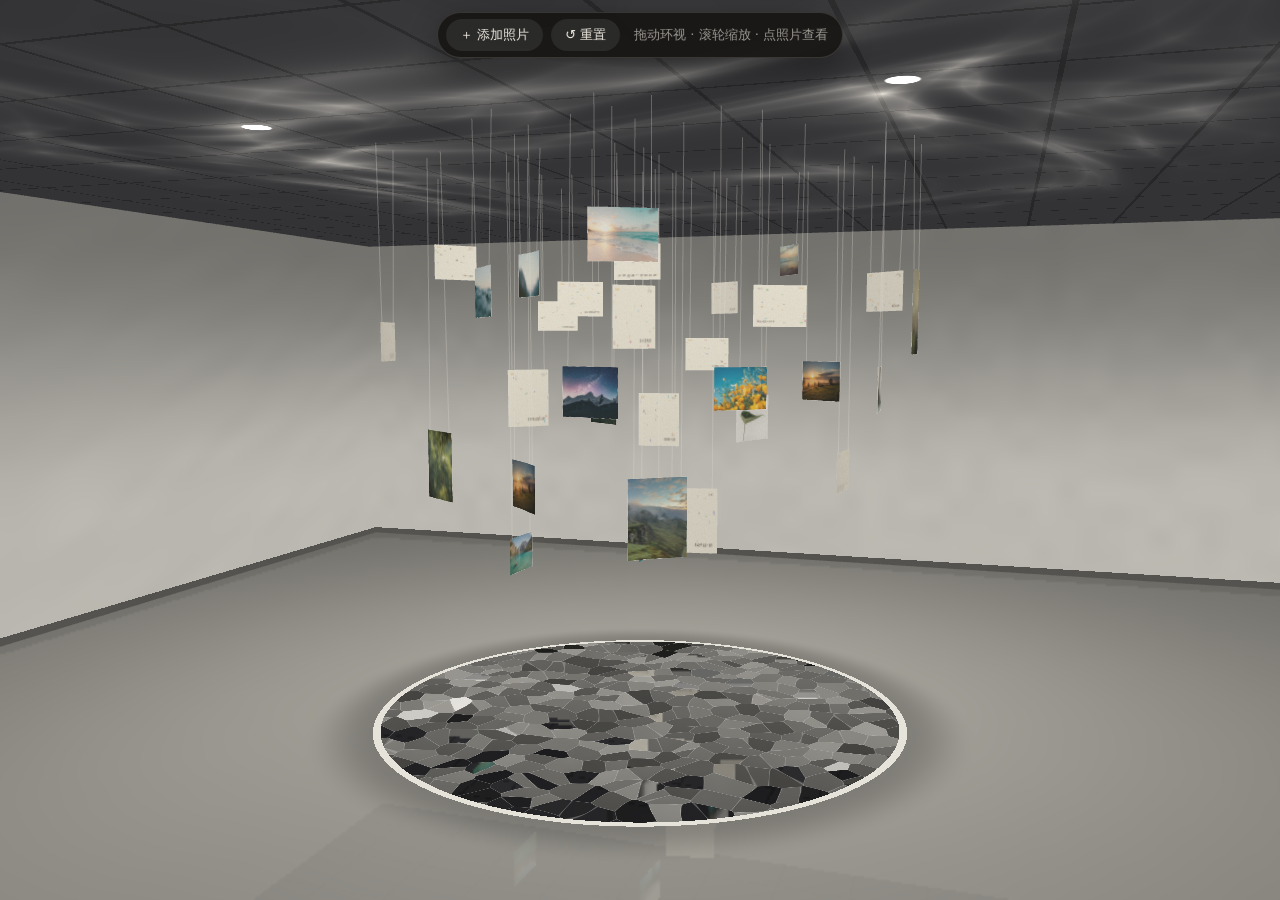
==== index.html @ 21ddcea9 "纸云相册：纯 WebGL2 3D 照片云 照片如棉纸悬挂在细线上，漂浮于破碎镜面之上，天花板投下摇曳光斑。 纯 WebGL2 + GLSL 手写渲染，无框架、无构建步骤。  - 3D 场景：环视/缩放" ====
<!doctype html>
<html lang="zh">
<head>
  <meta charset="utf-8">
  <meta name="viewport" content="width=device-width, initial-scale=1, viewport-fit=cover">
  <title>纸云 · Paper Cloud</title>
  <meta name="description" content="照片印在棉纸上，悬成一片云，浮在破碎镜面之上；镜面把流动的光投到天花板。拖动环视，滚轮拉近，点照片飞入聚焦，方向键切换，Esc 退回。">
  <meta name="theme-color" content="#7c7a76">
  <link rel="icon" href="data:image/svg+xml,%3Csvg xmlns='http://www.w3.org/2000/svg' viewBox='0 0 32 32'%3E%3Crect x='4' y='5' width='14' height='11' fill='%23e9e5dc'/%3E%3Crect x='14' y='14' width='14' height='11' fill='%23cfc9bd'/%3E%3C/svg%3E">
  <link rel="stylesheet" href="style.css">
</head>
<body>
  <canvas id="scene" tabindex="0" aria-label="一片悬在破碎镜面上方的纸照片云。拖动环视，滚轮或双指拉近，点照片查看；左右方向键切换，Esc 退回全景。"></canvas>
  <div id="toast" role="status" hidden></div>

  <!-- 顶部工具栏：添加你自己的照片 / 重置为你加的内容 -->
  <div id="toolbar" class="toolbar">
    <button id="add" type="button" title="添加一张你自己的照片到云里">＋ 添加照片</button>
    <button id="reset" type="button" title="清除你自己上传/替换的照片，恢复示例">↺ 重置</button>
    <span id="hint" class="hint">拖动环视 · 滚轮缩放 · 点照片查看</span>
  </div>

  <!-- 选中某张照片时的说明栏，附带“替换此照片”入口 -->
  <div id="caption" class="caption" hidden>
    <button id="prev" type="button" aria-label="上一张">‹</button>
    <p role="status"><strong id="title"></strong><span id="credit"></span><a id="source" target="_blank" rel="noopener">来源 ↗</a></p>
    <button id="replace" type="button" title="用你自己的图替换这张">替换此照片</button>
    <button id="next" type="button" aria-label="下一张">›</button>
    <button id="close" type="button" aria-label="退回全景">×</button>
  </div>

  <!-- 照片编辑器：上传后先裁剪、选相框，确认后再进云 -->
  <div id="editor" class="editor" hidden>
    <div class="ed-panel" role="dialog" aria-modal="true" aria-label="编辑照片：裁剪并选择相框">
      <div class="ed-head">编辑照片<span>① 先定正面 · ② 再创作背面</span></div>
      <div class="ed-row ed-mode" id="edMode">
        <button data-mode="front" class="on" type="button">① 正面</button>
        <button data-mode="back" type="button">② 背面创作</button>
      </div>
      <div class="ed-body">
        <!-- 左：正面裁剪 -->
        <div class="ed-left" id="edFrontLeft">
          <div id="edStage" class="ed-stage">
            <img id="edImg" alt="待编辑的照片">
            <div id="edCrop" class="ed-crop">
              <span data-h="nw"></span><span data-h="n"></span><span data-h="ne"></span><span data-h="e"></span>
              <span data-h="se"></span><span data-h="s"></span><span data-h="sw"></span><span data-h="w"></span>
            </div>
          </div>
          <div class="ed-row" id="edRatios">
            <button data-r="0" class="on" type="button">自由</button>
            <button data-r="1" type="button">1:1</button>
            <button data-r="1.3333" type="button">4:3 横</button>
            <button data-r="0.75" type="button">3:4 竖</button>
            <button data-r="1.5" type="button">3:2 横</button>
            <button data-r="0.6667" type="button">2:3 竖</button>
            <button data-r="1.7778" type="button">16:9 横</button>
            <button data-r="0.5625" type="button">9:16 竖</button>
          </div>
        </div>
        <!-- 左：背面画布（可缩放平移，单屏占满） -->
        <div class="ed-left ed-backwrap" id="edBackLeft" hidden>
          <div id="edBackStage" class="ed-stage ed-backstage">
            <div id="edBackWorld" class="ed-backworld">
              <canvas id="edBackPaper"></canvas>
              <canvas id="edBackInk"></canvas>
              <canvas id="edBackText"></canvas>
            </div>
            <div id="edBrushCursor" hidden></div>
          </div>
          <div class="ed-zoombar">
            <button id="edZoomOut" type="button" title="缩小">−</button>
            <span id="edZoomVal">100%</span>
            <button id="edZoomIn" type="button" title="放大">+</button>
            <button id="edZoomFit" type="button">适应窗口</button>
            <button id="edPanHelp" type="button" class="ed-helpbtn" title="画布怎么移动？右键可能被浏览器手势占用，这里有替代方案">？怎么平移</button>
            <span class="ed-zoomhint">滚轮缩放 · 抓手拖动平移</span>
          </div>
          <!-- 平移方式引导：说明浏览器鼠标手势会占用右键，并给出替代方案 -->
          <div id="edPanTip" class="ed-pantip" hidden>
            <b>平移画布的三种方式</b>
            <span>① 选「抓手」工具后在画布上拖动（推荐，最不容易冲突）</span>
            <span>② 按住<kbd>空格</kbd>再拖，或按住鼠标<kbd>中键</kbd>拖</span>
            <span>③ 在画布上<kbd>右键</kbd>拖动 —— 如果没反应，说明被浏览器的「鼠标手势」插件占用了<br>（Chrome/Edge 可在「设置 → 鼠标手势」里关掉；或直接用上面 ①② 两种）</span>
            <button id="edPanTipClose" type="button">我知道了</button>
          </div>
        </div>
        <!-- 右：正面相纸 -->
        <div class="ed-right" id="edFrontRight">
          <div class="ed-prevwrap"><canvas id="edPrev"></canvas></div>
          <div class="ed-label">相纸</div>
          <div class="ed-row" id="edSeries">
            <button data-s="classic" class="on" type="button">经典</button>
            <button data-s="solid" type="button">纯色</button>
            <button data-s="doodle" type="button">涂鸦</button>
            <button data-s="laser" type="button">镭射</button>
          </div>
          <div class="ed-papers" id="edPapers"></div>
          <div id="edSliders" class="ed-sliders" hidden>
            <label class="ed-slider">色相<input id="edHue" type="range" min="0" max="360" value="42"></label>
            <label class="ed-slider">饱和<input id="edSat" type="range" min="0" max="100" value="30"></label>
          </div>
          <div class="ed-label">相框</div>
          <div class="ed-row" id="edFrames">
            <button data-f="polaroid" class="on" type="button">拍立得（下宽）</button>
            <button data-f="equal" type="button">等边</button>
            <button data-f="none" type="button">无相框</button>
          </div>
          <div class="ed-row" id="edTpl" hidden>
            <button data-t="narrow" type="button" title="四边 4.5% · 下宽 8%">窄边</button>
            <button data-t="equal" type="button" title="四边 7%">等边</button>
            <button data-t="wide" class="on" type="button" title="四边 6.5% · 下宽 14%">宽边</button>
          </div>
          <label class="ed-slider" id="edWidthRow">相框宽度<input id="edWidth" type="range" min="3" max="15" value="7"><span id="edWidthVal">7%</span></label>
        </div>
        <!-- 右：背面工具（竖排固定，不随画布滚动） -->
        <div class="ed-right ed-backtools" id="edBackRight" hidden>
          <div class="ed-label">工具</div>
          <div class="ed-toolgrid" id="edBackTools">
            <button data-tool="pencil" class="on" type="button" title="铅笔">铅笔</button>
            <button data-tool="ball" type="button" title="圆珠笔">圆珠</button>
            <button data-tool="marker" type="button" title="油性记号笔（不透明、覆盖力强）">油性</button>
            <button data-tool="air" type="button" title="喷枪">喷枪</button>
            <button data-tool="eraser" type="button" title="橡皮擦">橡皮</button>
            <button data-tool="text" type="button" title="添加文字，可拖动缩放">文字</button>
            <button data-tool="pan" type="button" title="抓手：拖动画布平移">抓手</button>
          </div>
          <div class="ed-label">颜色</div>
          <div class="ed-row" id="edSwatches"></div>
          <label class="ed-slider" id="edSizeRow">粗细<input id="edSize" type="range" min="1" max="60" value="6"><span id="edSizeVal">6</span></label>
          <div class="ed-row">
            <button id="edUndo" type="button">↶ 撤销</button>
            <button id="edClear" type="button" title="清空背面的所有笔迹与文字，从空白纸重新创作">🗑 清空画布</button>
          </div>
          <div id="edTextPanel" class="ed-textpanel" hidden>
            <div class="ed-label">文字框</div>
            <select id="edFont" class="ed-select">
              <optgroup label="系统字体">
                <option value="sans-serif">黑体 / Sans</option>
                <option value="serif">宋体 / Serif</option>
                <option value="'Courier New', monospace">等宽 / Mono</option>
                <option value="KaiTi, STKaiti, serif">楷体</option>
            </optgroup>
            <optgroup label="手写字体">
              <option value="'Ma Shan Zheng', cursive">马善政（中文楷书）</option>
              <option value="'Zhi Mang Xing', cursive">志莽行（中文行书）</option>
              <option value="'Caveat', cursive">Caveat（英文手写）</option>
            </optgroup>
          </select>
          <div class="ed-row">
            <button id="edBold" type="button">B</button>
            <button id="edItalic" type="button" style="font-style:italic">I</button>
            <button id="edTextDel" type="button" class="ed-danger">删除</button>
          </div>
          <p class="ed-tip">拖框内移动 · 右下角手柄自由缩放 · 顶部圆点旋转（Shift 吸附 15°）· 双击改字</p>
        </div>
      </div>
      <div class="ed-foot">
        <button id="edCancel" type="button">取消</button>
        <button id="edOk" type="button">完成，放进云里</button>
      </div>
    </div>
  </div>

  <!-- 背面文字编辑浮层 -->
  <div id="edTextPop" hidden>
    <input type="text" id="edTextInput" placeholder="输入文字…" maxlength="40">
    <button id="edTextOk" type="button">确定</button>
  </div>

  <!-- 隐藏的文件选择器，由“添加照片 / 替换此照片”触发 -->
  <input id="file" type="file" accept="image/*" hidden>

  <script type="module" src="main.js?v=13"></script>
</body>
</html>
---- style.css ----
@font-face { font-family: 'Caveat'; src: url('assets/fonts/caveat.woff2') format('woff2'); font-display: swap; }
@font-face { font-family: 'Ma Shan Zheng'; src: url('assets/fonts/mashanzheng.woff2') format('woff2'); font-display: swap; }
@font-face { font-family: 'Zhi Mang Xing'; src: url('assets/fonts/zhimangxing.woff2') format('woff2'); font-display: swap; }
:root { color-scheme: dark; --ink: #f2ede4; --dim: #f2ede499; --line: #f2ede424; font: 13px/1.4 ui-sans-serif, system-ui, -apple-system, "Segoe UI", "PingFang SC", "Microsoft YaHei", sans-serif; }
html, body { margin: 0; height: 100%; overflow: hidden; background: #2a2927; color: var(--ink); -webkit-font-smoothing: antialiased; }
#scene { position: fixed; inset: 0; width: 100%; height: 100%; display: block; touch-action: none; outline: none; cursor: grab; }
#scene.is-pointer { cursor: pointer; }
#scene:active { cursor: grabbing; }

/* 顶部工具栏 */
.toolbar { position: fixed; top: max(12px, env(safe-area-inset-top)); left: 50%; transform: translateX(-50%); display: flex; align-items: center; gap: 8px; z-index: 5; padding: 6px 8px; border: 1px solid var(--line); border-radius: 999px; background: #161513e8; box-shadow: 0 10px 30px #0005; backdrop-filter: blur(6px); }
.toolbar button { flex: none; height: 32px; padding: 0 14px; border: 0; border-radius: 999px; background: #ffffff14; color: var(--ink); font: inherit; cursor: pointer; transition: background .15s; }
.toolbar button:hover { background: #ffffff26; }
.toolbar .hint { padding: 0 6px; color: var(--dim); white-space: nowrap; }
@media (max-width: 560px) { .toolbar .hint { display: none; } }

/* 选中照片的说明栏。实底背景，避免在移动场景里重算模糊。 */
.caption { position: fixed; left: 50%; bottom: max(16px, env(safe-area-inset-bottom)); transform: translateX(-50%); display: flex; align-items: center; gap: 4px; width: max-content; max-width: calc(100% - 24px); padding: 5px; border: 1px solid var(--line); border-radius: 999px; background: #161513e8; box-shadow: 0 10px 30px #0005; z-index: 5; }
.caption[hidden] { display: none; }
.caption p { display: flex; align-items: baseline; gap: 10px; min-width: 0; margin: 0 8px; white-space: nowrap; color: var(--dim); }
.caption strong { overflow: hidden; text-overflow: ellipsis; color: var(--ink); font-weight: 500; }
.caption a { color: inherit; text-underline-offset: 3px; }
.caption button { flex: none; width: 32px; height: 32px; border: 0; border-radius: 50%; background: none; color: var(--ink); font-size: 20px; line-height: 1; cursor: pointer; }
.caption button:hover { background: #ffffff1a; }
.caption #replace { width: auto; padding: 0 12px; font-size: 13px; border-radius: 999px; background: #ffffff14; }
.caption #replace:hover { background: #ffffff26; }
@media (max-width: 520px) { .caption #credit { display: none; } }

/* 轻提示：保存异常等重要信息才出现，不打扰 */
#toast { position: fixed; left: 50%; bottom: 84px; transform: translateX(-50%); z-index: 40; max-width: min(460px, calc(100% - 32px)); padding: 10px 16px; border: 1px solid #ffffff26; border-radius: 10px; background: #2a2320f2; box-shadow: 0 12px 34px #000a; color: #f2ede4; font: 13px/1.5 var(--font-sans, system-ui, sans-serif); }
#toast[hidden] { display: none; }

/* 照片编辑器：裁剪 + 白色相框 */
.editor { position: fixed; inset: 0; z-index: 20; display: flex; align-items: center; justify-content: center; padding: 16px; background: #000b; backdrop-filter: blur(4px); }
.editor[hidden] { display: none; }
.ed-panel { display: flex; flex-direction: column; gap: 12px; width: min(880px, 100%); max-height: 100%; overflow: auto; padding: 16px; border: 1px solid var(--line); border-radius: 14px; background: #161513f5; box-shadow: 0 24px 70px #000c; }
/* 背面模式：整屏不滚动，画布吃掉全部剩余空间；面板尽量铺满窗口（两侧留白是浪费） */
.ed-panel.ed-full { width: 100%; max-width: none; height: 100%; overflow: hidden; }
.ed-panel.ed-full .ed-body { flex: 1; min-width: 0; min-height: 0; flex-wrap: nowrap; }
.ed-panel.ed-full .ed-backwrap { min-width: 0; }
.ed-head { font-weight: 600; }
.ed-head span { margin-left: 10px; color: var(--dim); font-size: 12px; font-weight: 400; }
.ed-body { display: flex; flex-wrap: wrap; gap: 14px; }
.ed-left { flex: 1 1 380px; min-width: 300px; }
.ed-right { flex: 0 1 264px; display: flex; flex-direction: column; gap: 10px; }
/* 背面模式：右侧工具栏固定宽、不整体滚动；只有文本属性区内部可滚动，抓手等工具永不被挤出 */
.ed-panel.ed-full .ed-backtools { flex: 0 0 214px; max-width: 214px; min-height: 0; overflow: hidden; }
.ed-panel.ed-full .ed-backtools > * { flex: none; }
.ed-panel.ed-full #edBackTools, .ed-panel.ed-full #edSwatches, .ed-panel.ed-full #edSizeRow { flex: none; }
.ed-stage { position: relative; display: flex; align-items: center; justify-content: center; overflow: hidden; min-height: 220px; max-height: 56vh; border: 1px dashed var(--line); border-radius: 8px; background: #0d0c0b; touch-action: none; }
#edImg { display: block; max-width: 100%; max-height: 56vh; user-select: none; -webkit-user-drag: none; }
.ed-crop { position: absolute; box-shadow: 0 0 0 9999px #000a; outline: 1px solid #ffffffcc; cursor: move; }
.ed-crop span { position: absolute; width: 13px; height: 13px; background: #fff; border: 1px solid #0007; border-radius: 2px; }
.ed-crop [data-h="nw"] { left: -7px; top: -7px; cursor: nwse-resize; }
.ed-crop [data-h="ne"] { right: -7px; top: -7px; cursor: nesw-resize; }
.ed-crop [data-h="sw"] { left: -7px; bottom: -7px; cursor: nesw-resize; }
.ed-crop [data-h="se"] { right: -7px; bottom: -7px; cursor: nwse-resize; }
.ed-crop [data-h="n"] { left: calc(50% - 6px); top: -7px; cursor: ns-resize; }
.ed-crop [data-h="s"] { left: calc(50% - 6px); bottom: -7px; cursor: ns-resize; }
.ed-crop [data-h="w"] { left: -7px; top: calc(50% - 6px); cursor: ew-resize; }
.ed-crop [data-h="e"] { right: -7px; top: calc(50% - 6px); cursor: ew-resize; }
.ed-row { display: flex; flex-wrap: wrap; gap: 6px; margin-top: 10px; }
.ed-row[hidden] { display: none; }
.ed-slider[hidden] { display: none; }
#edFrames { margin-top: 0; }
.ed-row button { height: 28px; padding: 0 11px; border: 1px solid var(--line); border-radius: 999px; background: none; color: var(--ink); font: inherit; font-size: 12px; cursor: pointer; transition: background .15s; }
.ed-row button:hover { background: #ffffff14; }
.ed-row button.on { border-color: #f2ede499; background: #f2ede426; }
.ed-prevwrap { display: flex; align-items: center; justify-content: center; padding: 10px; border: 1px solid var(--line); border-radius: 8px; background: #0d0c0b; }
#edPrev { max-width: 100%; max-height: 34vh; background: #f4f1ea; box-shadow: 0 4px 16px #0007; }
.ed-slider { display: flex; align-items: center; gap: 8px; color: var(--dim); }
.ed-slider input { flex: 1; accent-color: #e8e3d8; }
.ed-label { margin-top: 2px; color: var(--dim); font-size: 12px; letter-spacing: .08em; }
.ed-papers { display: flex; flex-wrap: wrap; gap: 6px; align-items: center; }
.paper-chip { width: 40px; height: 48px; padding: 0; border: 1px solid var(--line); border-radius: 8px; background: #0d0c0b; cursor: pointer; display: flex; align-items: center; justify-content: center; transition: border-color .15s, transform .12s; }
.paper-chip canvas { display: block; border-radius: 4px; }
.paper-chip:hover { transform: translateY(-1px); border-color: #f2ede466; }
.paper-chip.on { border-color: #f2ede4; box-shadow: 0 0 0 1px #f2ede4aa; }
.paper-chip.solid { width: 30px; height: 30px; border-radius: 999px; }
.paper-chip.solid.on { box-shadow: 0 0 0 2px #f2ede4cc; }
.ed-papers.solidgrid { display: grid; grid-template-columns: repeat(6, 30px); gap: 6px; }
.ed-papers.doodlegrid { display: grid; grid-template-columns: repeat(6, 36px); gap: 5px; }
.ed-papers.doodlegrid .paper-chip { width: 36px; height: 44px; }
.ed-sliders { display: flex; flex-direction: column; gap: 8px; }
.ed-sliders[hidden] { display: none; }
.ed-sliders .ed-slider input { -webkit-appearance: none; appearance: none; height: 14px; border-radius: 999px; border: 1px solid var(--line); padding: 0; }
.ed-sliders .ed-slider input::-webkit-slider-thumb { -webkit-appearance: none; width: 12px; height: 20px; border-radius: 4px; background: #fff; border: 1px solid #0006; box-shadow: 0 1px 4px #0008; margin-top: -3px; }
#edHue::-webkit-slider-runnable-track { height: 14px; border-radius: 999px; background: linear-gradient(to right, #e60012, #fdb913, #ffe94e, #6abf4b, #56b9e9, #27447b, #7d5fc4, #d062c4); }
#edSat { --satgrad: linear-gradient(to right, #c9c9c9, #e60012); }
#edSat::-webkit-slider-runnable-track { height: 14px; border-radius: 999px; background: var(--satgrad); }
.ed-foot { display: flex; justify-content: flex-end; gap: 8px; }
.ed-foot button { height: 34px; padding: 0 18px; border: 0; border-radius: 999px; background: #ffffff14; color: var(--ink); font: inherit; cursor: pointer; transition: background .15s; }
.ed-foot button:hover { background: #ffffff26; }
.ed-foot #edOk { background: #e8e3d8; color: #22211f; font-weight: 600; }
.ed-foot #edOk:hover { background: #fff; }

/* 正面/背面模式切换 */
.ed-mode { margin-top: 2px; }
.ed-mode button { height: 30px; padding: 0 14px; border: 1px solid var(--line); border-radius: 999px; background: #ffffff10; color: var(--ink); font: inherit; cursor: pointer; }
.ed-mode button.on { background: #e8e3d8; color: #22211f; border-color: transparent; font-weight: 600; }

/* 背面画布：纸面 + 墨层 + 文本层三层叠加，整体可缩放平移 */
.ed-left[hidden], .ed-right[hidden] { display: none; }
.ed-backwrap { display: flex; flex-direction: column; gap: 8px; min-width: 0; }
/* 注意：必须覆盖 .ed-stage 的 flex 居中与 min-height，否则画布会被居中 + transform 二次偏移 */
.ed-backstage { position: relative; display: block; flex: 1; min-height: 0; max-height: none; border-style: solid; background: #0d0c0b; }
/* 画笔光标：跟随颜色与粗细的实心圆（隐藏系统光标）；panning 时换 grab */
.ed-backstage, .ed-backstage #edBackInk { cursor: none; }
.ed-backstage.panning, .ed-backstage.panning #edBackInk { cursor: grabbing; }
/* 画笔光标元素 */
#edBrushCursor { position: absolute; left: 0; top: 0; border-radius: 50%; pointer-events: none; z-index: 3; transform: translate(-50%, -50%); box-shadow: 0 0 0 1px #0006, inset 0 0 0 1px #ffffff4d; }
#edBrushCursor[hidden] { display: none; }
.ed-backworld { position: absolute; left: 0; top: 0; transform-origin: 0 0; will-change: transform; }
.ed-backworld canvas { position: absolute; left: 0; top: 0; display: block; }
#edBackPaper { border-radius: 2px; box-shadow: 0 8px 30px #000a; }
#edBackInk, #edBackText { cursor: crosshair; }
.ed-backstage.panning, .ed-backstage.panning * { cursor: grab; }
.ed-backstage.panning { cursor: grabbing; }
/* 文本框选中态：框 + 右下角等比缩放手柄 */
#edBackText { pointer-events: none; }
.ed-textpanel { display: flex; flex-direction: column; gap: 8px; padding-top: 8px; border-top: 1px solid var(--line); min-height: 0; overflow-y: auto; }
.ed-textpanel[hidden] { display: none; }
.ed-panel.ed-full .ed-textpanel { flex: 0 1 auto; min-height: 0; overflow-y: auto; }
.ed-toolgrid { display: grid; grid-template-columns: 1fr 1fr; gap: 5px; }
.ed-toolgrid button { height: 30px; border: 1px solid var(--line); border-radius: 8px; background: #ffffff10; color: var(--ink); font: inherit; cursor: pointer; }
.ed-toolgrid button.on { background: #e8e3d8; color: #22211f; border-color: transparent; font-weight: 600; }
.ed-danger { color: #e08a80 !important; }
.ed-tip { margin: 0; color: var(--dim); font-size: 11px; line-height: 1.5; }
.ed-zoombar { display: flex; align-items: center; gap: 6px; flex: none; }
.ed-zoombar button { height: 26px; min-width: 28px; padding: 0 9px; border: 1px solid var(--line); border-radius: 6px; background: #ffffff10; color: var(--ink); font: inherit; cursor: pointer; }
.ed-zoombar button:hover { background: #ffffff20; }
#edZoomVal { min-width: 46px; text-align: center; color: var(--dim); font-size: 12px; font-variant-numeric: tabular-nums; }
.ed-zoomhint { margin-left: auto; color: #f2ede466; font-size: 11px; }
/* 「？怎么平移」按钮与引导条：说明浏览器鼠标手势可能占用右键 */
.ed-helpbtn { height: 26px; min-width: 0 !important; padding: 0 10px !important; border-radius: 999px !important; color: #f2ede4aa !important; font-size: 12px; }
.ed-helpbtn:hover { color: var(--ink) !important; }
.ed-pantip { display: flex; flex-direction: column; gap: 4px; margin: 0 8px 8px; padding: 10px 12px; border: 1px solid var(--line); border-radius: 10px; background: #1d1b18; color: #d8d2c6; font-size: 12px; line-height: 1.6; }
.ed-pantip[hidden] { display: none; }
.ed-pantip b { color: var(--ink); font-size: 13px; }
.ed-pantip kbd { padding: 1px 5px; border: 1px solid #ffffff2e; border-radius: 4px; background: #ffffff14; color: #fff; font: inherit; font-size: 11px; }
.ed-pantip button { align-self: flex-start; margin-top: 4px; height: 26px; padding: 0 12px; border: 1px solid var(--line); border-radius: 999px; background: #ffffff14; color: var(--ink); font: inherit; font-size: 12px; cursor: pointer; }
.ed-pantip button:hover { background: #ffffff26; }
#edSwatches { flex-wrap: wrap; }
#edSwatches button { width: 24px; height: 24px; border-radius: 999px; border: 2px solid #0005; cursor: pointer; padding: 0; }
#edSwatches button.on { outline: 2px solid #e8e3d8; outline-offset: 1px; }
#edSwatches .ed-custom { position: relative; background: conic-gradient(red, #ff0, #0f0, #0ff, #00f, #f0f, red); }
/* 下拉：深色底必须显式给 option / optgroup 上色，否则系统渲染成浅灰字看不清 */
.ed-select { width: 100%; height: 32px; border: 1px solid var(--line); border-radius: 8px; background: #ffffff10; color: var(--ink); font: inherit; padding: 0 8px; color-scheme: dark; }
.ed-select option { background: #24211d; color: #f4f1ea; }
.ed-select optgroup { background: #1b1916; color: #b9b2a6; font-style: normal; }
.ed-select optgroup option { background: #24211d; color: #f4f1ea; }
#edBackRight #edUndo, #edBackRight #edClear { flex: 1; height: 32px; border: 1px solid var(--line); border-radius: 8px; background: #ffffff10; color: var(--ink); font: inherit; cursor: pointer; }
#edBackRight #edUndo:disabled { opacity: .4; cursor: default; }
#edBold, #edItalic { width: 40px; height: 32px; border: 1px solid var(--line); border-radius: 8px; background: #ffffff10; color: var(--ink); font: inherit; cursor: pointer; }
#edBold.on, #edItalic.on { background: #e8e3d8; color: #22211f; }
#edBold { font-weight: 800; }
/* 背面文字编辑浮层 */
#edTextPop { position: fixed; z-index: 30; display: flex; gap: 6px; align-items: center; padding: 6px; border: 1px solid var(--line); border-radius: 10px; background: #161513f5; box-shadow: 0 12px 30px #000a; }
#edTextPop[hidden] { display: none; }
#edTextPop input[type=text] { width: 150px; height: 30px; border: 1px solid var(--line); border-radius: 6px; background: #0d0c0b; color: var(--ink); font: inherit; padding: 0 8px; }
#edTextPop button { height: 30px; padding: 0 12px; border: 0; border-radius: 8px; background: #e8e3d8; color: #22211f; font: inherit; cursor: pointer; }
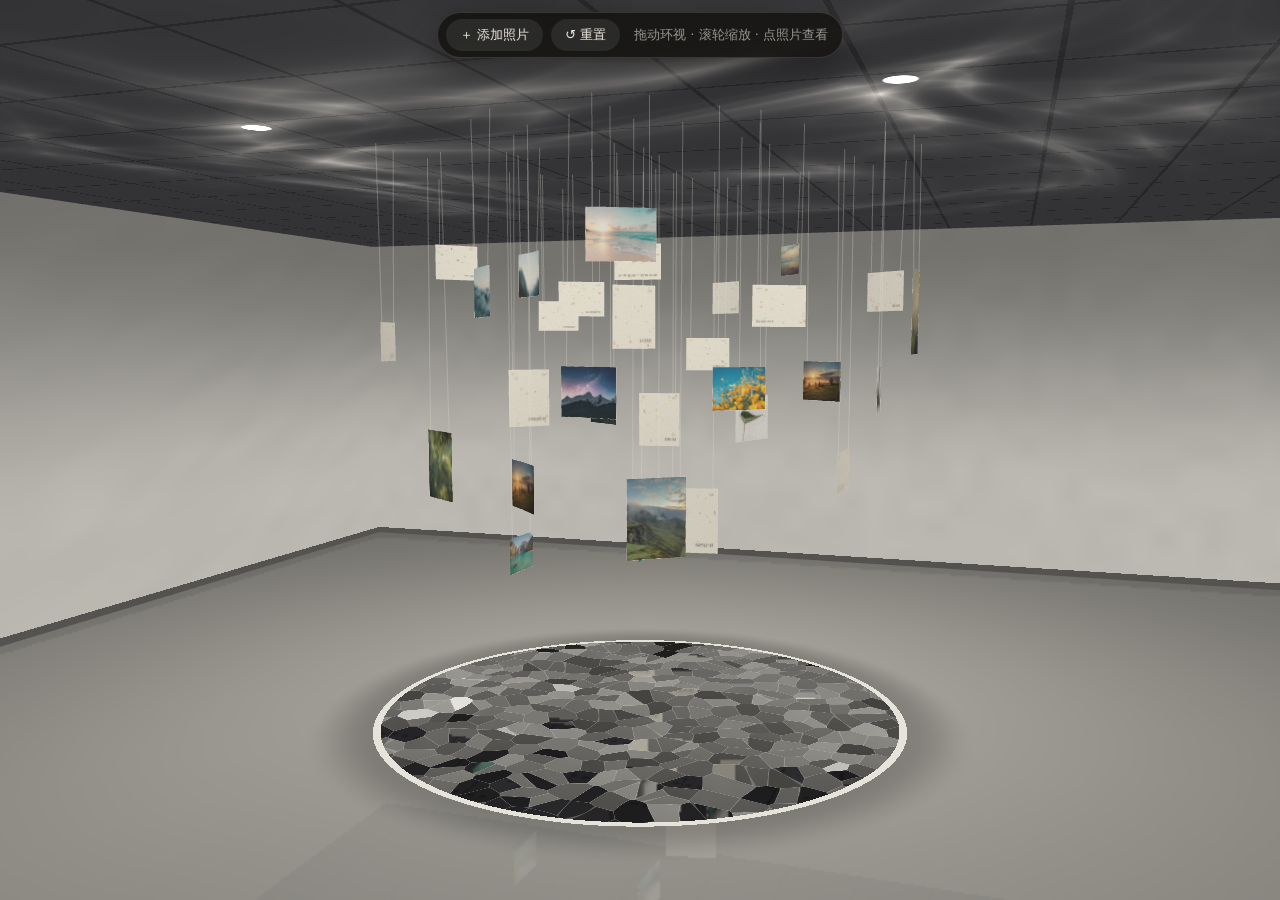
==== commit 3be91613: "修复：橡皮擦后残留银灰痕迹 根因是铅笔与油性笔使用了半透明笔触（alpha .9 / .92）。两层半透明像素 重叠时 alpha 累积，原本浅色的笔画会进一步变浅，视觉上呈"擦不掉的 银灰色残影"；" ====
--- a/index.html
+++ b/index.html
@@ -171,6 +171,6 @@
   <!-- 隐藏的文件选择器，由“添加照片 / 替换此照片”触发 -->
   <input id="file" type="file" accept="image/*" hidden>
 
-  <script type="module" src="main.js?v=13"></script>
+  <script type="module" src="main.js?v=14"></script>
 </body>
 </html>
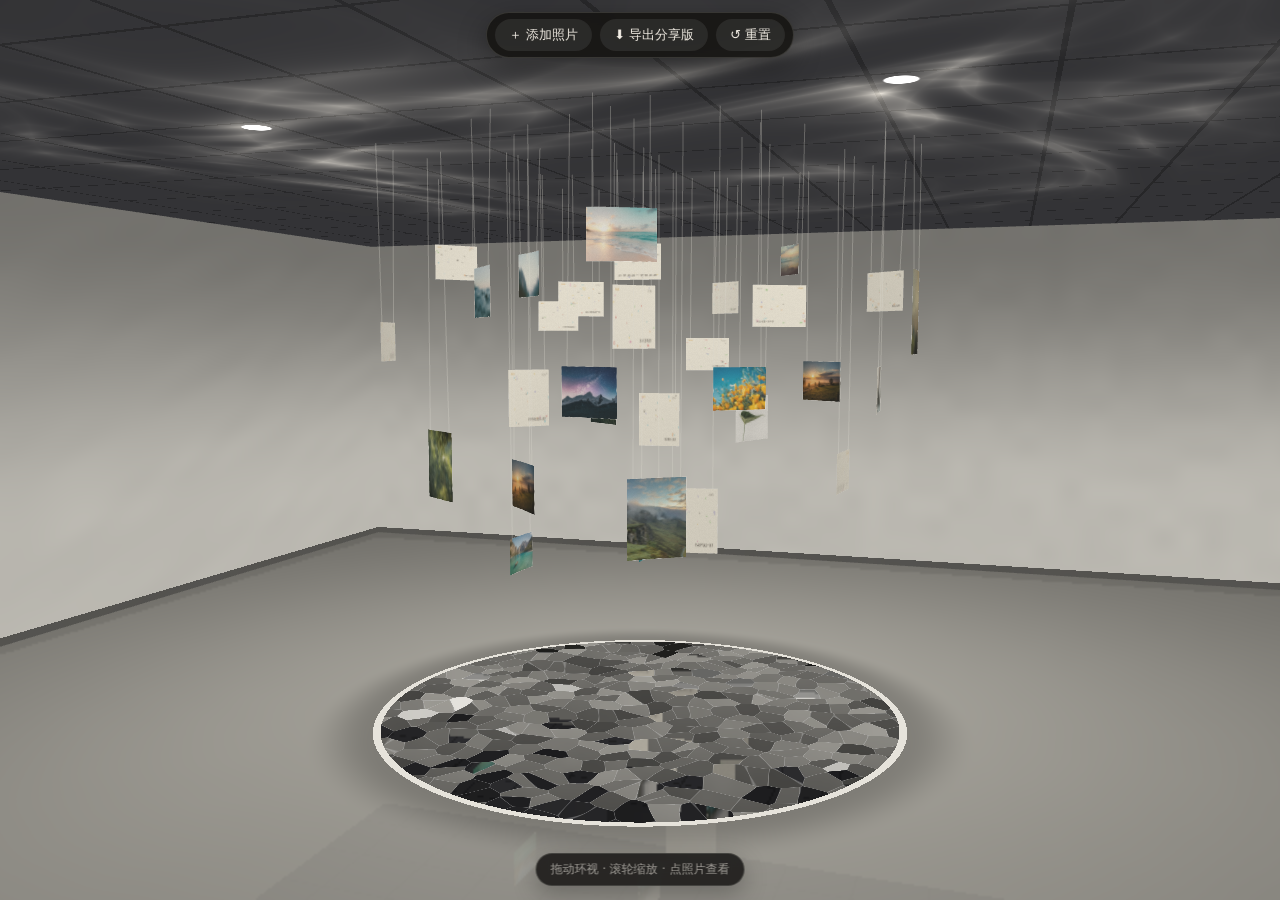
==== commit 28255889: "Ozz photos v42：钢笔断点/ iPad断墨修复、双指手势、6款新字体、弹簧回弹、手机端上下分区、改名" ====
--- a/index.html
+++ b/index.html
@@ -3,7 +3,7 @@
 <head>
   <meta charset="utf-8">
   <meta name="viewport" content="width=device-width, initial-scale=1, viewport-fit=cover">
-  <title>纸云 · Paper Cloud</title>
+  <title>Ozz photos</title>
   <meta name="description" content="照片印在棉纸上，悬成一片云，浮在破碎镜面之上；镜面把流动的光投到天花板。拖动环视，滚轮拉近，点照片飞入聚焦，方向键切换，Esc 退回。">
   <meta name="theme-color" content="#7c7a76">
   <link rel="icon" href="data:image/svg+xml,%3Csvg xmlns='http://www.w3.org/2000/svg' viewBox='0 0 32 32'%3E%3Crect x='4' y='5' width='14' height='11' fill='%23e9e5dc'/%3E%3Crect x='14' y='14' width='14' height='11' fill='%23cfc9bd'/%3E%3C/svg%3E">
@@ -13,11 +13,26 @@
   <canvas id="scene" tabindex="0" aria-label="一片悬在破碎镜面上方的纸照片云。拖动环视，滚轮或双指拉近，点照片查看；左右方向键切换，Esc 退回全景。"></canvas>
   <div id="toast" role="status" hidden></div>
 
-  <!-- 顶部工具栏：添加你自己的照片 / 重置为你加的内容 -->
+  <!-- 顶部工具栏：添加你自己的照片 / 打包分享 / 重置。作品名不再占顶栏，改为导出时才问 -->
   <div id="toolbar" class="toolbar">
     <button id="add" type="button" title="添加一张你自己的照片到云里">＋ 添加照片</button>
+    <button id="exportBtn" type="button" title="把当前作品打包成一个可离线打开、只能查看不能编辑的 HTML 文件">⬇ 导出分享版</button>
     <button id="reset" type="button" title="清除你自己上传/替换的照片，恢复示例">↺ 重置</button>
-    <span id="hint" class="hint">拖动环视 · 滚轮缩放 · 点照片查看</span>
+  </div>
+
+  <!-- 操作提示：放屏幕底部居中，不挤占顶部工具栏 -->
+  <div id="hint" class="hint">拖动环视 · 滚轮缩放 · 点照片查看</div>
+
+  <!-- 作品命名弹窗：导出分享版时才弹出，问一次即可 -->
+  <div id="nameDlg" class="name-dlg" hidden>
+    <div class="name-box" role="dialog" aria-modal="true" aria-label="给作品起个名字">
+      <p>给这份作品起个名字<small>会写进浏览器标签标题，也是导出文件的文件名</small></p>
+      <input id="nameInput" type="text" maxlength="40" placeholder="My Photos" autocomplete="off" spellcheck="false">
+      <div class="name-act">
+        <button id="nameCancel" type="button">取消</button>
+        <button id="nameOk" type="button" class="primary">确定并导出</button>
+      </div>
+    </div>
   </div>
 
   <!-- 选中某张照片时的说明栏，附带“替换此照片”入口 -->
@@ -25,6 +40,8 @@
     <button id="prev" type="button" aria-label="上一张">‹</button>
     <p role="status"><strong id="title"></strong><span id="credit"></span><a id="source" target="_blank" rel="noopener">来源 ↗</a></p>
     <button id="replace" type="button" title="用你自己的图替换这张">替换此照片</button>
+    <button id="editBtn" type="button" title="重新编辑这张（电脑双击照片；触屏双击或长按）">编辑</button>
+    <button id="flipBtn" type="button" title="翻转查看背面（电脑单击照片）" hidden>⇄ 背面</button>
     <button id="next" type="button" aria-label="下一张">›</button>
     <button id="close" type="button" aria-label="退回全景">×</button>
   </div>
@@ -74,7 +91,7 @@
             <button id="edZoomIn" type="button" title="放大">+</button>
             <button id="edZoomFit" type="button">适应窗口</button>
             <button id="edPanHelp" type="button" class="ed-helpbtn" title="画布怎么移动？右键可能被浏览器手势占用，这里有替代方案">？怎么平移</button>
-            <span class="ed-zoomhint">滚轮缩放 · 抓手拖动平移</span>
+            <span class="ed-zoomhint">滚轮 / 双指缩放 · 抓手或双指平移</span>
           </div>
           <!-- 平移方式引导：说明浏览器鼠标手势会占用右键，并给出替代方案 -->
           <div id="edPanTip" class="ed-pantip" hidden>
@@ -118,6 +135,7 @@
           <div class="ed-label">工具</div>
           <div class="ed-toolgrid" id="edBackTools">
             <button data-tool="pencil" class="on" type="button" title="铅笔">铅笔</button>
+            <button data-tool="pen" type="button" title="钢笔：有笔锋的书法钢笔，按压力与速度改变笔宽，适合写字">钢笔</button>
             <button data-tool="ball" type="button" title="圆珠笔">圆珠</button>
             <button data-tool="marker" type="button" title="油性记号笔（不透明、覆盖力强）">油性</button>
             <button data-tool="air" type="button" title="喷枪">喷枪</button>
@@ -141,12 +159,17 @@
                 <option value="'Courier New', monospace">等宽 / Mono</option>
                 <option value="KaiTi, STKaiti, serif">楷体</option>
             </optgroup>
-            <optgroup label="手写字体">
-              <option value="'Ma Shan Zheng', cursive">马善政（中文楷书）</option>
-              <option value="'Zhi Mang Xing', cursive">志莽行（中文行书）</option>
-              <option value="'Caveat', cursive">Caveat（英文手写）</option>
-            </optgroup>
-          </select>
+              <optgroup label="中文手写">
+                <option value="'XiaXingKai', cursive">演示夏行楷（中文行楷）</option>
+                <option value="'HongLeiZhuoShu2', cursive">鸿雷拙书简体（完整 7734 字）</option>
+                <option value="'HongLeiZhuoShu', cursive">鸿雷拙书（精简 101 字）</option>
+              </optgroup>
+              <optgroup label="英文手写">
+                <option value="'Caramel', cursive">Caramel</option>
+                <option value="'Rancho', cursive">Rancho</option>
+                <option value="'Jandle', cursive">jandle</option>
+              </optgroup>
+            </select>
           <div class="ed-row">
             <button id="edBold" type="button">B</button>
             <button id="edItalic" type="button" style="font-style:italic">I</button>
@@ -171,6 +194,6 @@
   <!-- 隐藏的文件选择器，由“添加照片 / 替换此照片”触发 -->
   <input id="file" type="file" accept="image/*" hidden>
 
-  <script type="module" src="main.js?v=14"></script>
+  <script type="module" src="main.js?v=42"></script>
 </body>
 </html>
--- a/style.css
+++ b/style.css
@@ -1,6 +1,12 @@
-@font-face { font-family: 'Caveat'; src: url('assets/fonts/caveat.woff2') format('woff2'); font-display: swap; }
-@font-face { font-family: 'Ma Shan Zheng'; src: url('assets/fonts/mashanzheng.woff2') format('woff2'); font-display: swap; }
-@font-face { font-family: 'Zhi Mang Xing'; src: url('assets/fonts/zhimangxing.woff2') format('woff2'); font-display: swap; }
+/* 自定义手写字体：全部按需加载（首屏不拉，见 main.js 的 ensureFont）。
+   woff2 体积比原始 OTF/TTF 小一个量级，浏览器支持也最稳。
+   family 名在转换时统一改写过（tools/convert-fonts.py），避免中文名/空格带来的 CSS 转义问题。 */
+@font-face { font-family: 'Caramel';          src: url('assets/fonts/Caramel.woff2') format('woff2'); font-display: swap; }
+@font-face { font-family: 'HongLeiZhuoShu2';   src: url('assets/fonts/HongLeiZhuoShu2.woff2') format('woff2'); font-display: swap; }
+@font-face { font-family: 'HongLeiZhuoShu';    src: url('assets/fonts/HongLeiZhuoShu.woff2') format('woff2'); font-display: swap; }
+@font-face { font-family: 'Jandle';            src: url('assets/fonts/Jandle.woff2') format('woff2'); font-display: swap; }
+@font-face { font-family: 'Rancho';            src: url('assets/fonts/Rancho.woff2') format('woff2'); font-display: swap; }
+@font-face { font-family: 'XiaXingKai';        src: url('assets/fonts/XiaXingKai.woff2') format('woff2'); font-display: swap; }
 :root { color-scheme: dark; --ink: #f2ede4; --dim: #f2ede499; --line: #f2ede424; font: 13px/1.4 ui-sans-serif, system-ui, -apple-system, "Segoe UI", "PingFang SC", "Microsoft YaHei", sans-serif; }
 html, body { margin: 0; height: 100%; overflow: hidden; background: #2a2927; color: var(--ink); -webkit-font-smoothing: antialiased; }
 #scene { position: fixed; inset: 0; width: 100%; height: 100%; display: block; touch-action: none; outline: none; cursor: grab; }
@@ -11,8 +17,28 @@
 .toolbar { position: fixed; top: max(12px, env(safe-area-inset-top)); left: 50%; transform: translateX(-50%); display: flex; align-items: center; gap: 8px; z-index: 5; padding: 6px 8px; border: 1px solid var(--line); border-radius: 999px; background: #161513e8; box-shadow: 0 10px 30px #0005; backdrop-filter: blur(6px); }
 .toolbar button { flex: none; height: 32px; padding: 0 14px; border: 0; border-radius: 999px; background: #ffffff14; color: var(--ink); font: inherit; cursor: pointer; transition: background .15s; }
 .toolbar button:hover { background: #ffffff26; }
-.toolbar .hint { padding: 0 6px; color: var(--dim); white-space: nowrap; }
-@media (max-width: 560px) { .toolbar .hint { display: none; } }
+@media (max-width: 560px) { .toolbar { gap: 6px; padding: 5px 6px; } .toolbar button { padding: 0 11px; font-size: 12px; } }
+
+/* 操作提示：独立浮在屏幕底部居中（原先塞在顶栏里，挤且容易被误当成按钮） */
+.hint { position: fixed; left: 50%; bottom: max(14px, env(safe-area-inset-bottom)); transform: translateX(-50%); z-index: 4; max-width: calc(100% - 24px); padding: 7px 14px; border: 1px solid var(--line); border-radius: 999px; background: #161513d9; box-shadow: 0 8px 24px #0004; backdrop-filter: blur(6px); color: var(--dim); font-size: 12px; text-align: center; white-space: nowrap; overflow: hidden; text-overflow: ellipsis; pointer-events: none; }
+.hint[hidden] { display: none; }
+/* 选中照片时说明栏也在底部，两者会撞：把提示条上移让位 */
+body.has-caption .hint { bottom: max(70px, calc(env(safe-area-inset-bottom) + 70px)); }
+@media (max-width: 560px) { .hint { font-size: 11px; padding: 6px 11px; } }
+
+/* 作品命名弹窗：只在点「导出分享版」时出现 */
+.name-dlg { position: fixed; inset: 0; z-index: 50; display: flex; align-items: center; justify-content: center; padding: 20px; background: #000a; backdrop-filter: blur(3px); }
+.name-dlg[hidden] { display: none; }
+.name-box { width: min(400px, 100%); padding: 18px; border: 1px solid var(--line); border-radius: 14px; background: #161513f7; box-shadow: 0 24px 70px #000c; }
+.name-box p { display: flex; flex-direction: column; gap: 3px; margin: 0 0 12px; font-weight: 600; }
+.name-box p small { color: var(--dim); font-size: 11px; font-weight: 400; }
+.name-box input[type=text] { width: 100%; height: 38px; padding: 0 11px; border: 1px solid var(--line); border-radius: 8px; background: #0d0c0b; color: var(--ink); font: inherit; font-size: 14px; }
+.name-box input[type=text]:focus { outline: none; border-color: #e8e3d866; }
+.name-act { display: flex; gap: 8px; justify-content: flex-end; margin-top: 14px; }
+.name-act button { height: 34px; padding: 0 16px; border: 1px solid var(--line); border-radius: 999px; background: #ffffff14; color: var(--ink); font: inherit; cursor: pointer; }
+.name-act button:hover { background: #ffffff26; }
+.name-act .primary { border-color: transparent; background: #e8e3d8; color: #22211f; font-weight: 600; }
+.name-act .primary:hover { background: #fff; }
 
 /* 选中照片的说明栏。实底背景，避免在移动场景里重算模糊。 */
 .caption { position: fixed; left: 50%; bottom: max(16px, env(safe-area-inset-bottom)); transform: translateX(-50%); display: flex; align-items: center; gap: 4px; width: max-content; max-width: calc(100% - 24px); padding: 5px; border: 1px solid var(--line); border-radius: 999px; background: #161513e8; box-shadow: 0 10px 30px #0005; z-index: 5; }
@@ -24,6 +50,12 @@
 .caption button:hover { background: #ffffff1a; }
 .caption #replace { width: auto; padding: 0 12px; font-size: 13px; border-radius: 999px; background: #ffffff14; }
 .caption #replace:hover { background: #ffffff26; }
+/* 触屏兜底入口：dblclick 在触摸设备不可靠，「编辑」按钮只在触摸设备出现（桌面端隐藏） */
+#editBtn, #flipBtn { display: none; }
+@media (pointer: coarse) {
+  #editBtn, #flipBtn { display: inline-flex; width: auto; height: 32px; padding: 0 12px; font-size: 13px; border-radius: 999px; background: #ffffff14; align-items: center; }
+  #editBtn:hover, #flipBtn:hover { background: #ffffff26; }
+}
 @media (max-width: 520px) { .caption #credit { display: none; } }
 
 /* 轻提示：保存异常等重要信息才出现，不打扰 */
@@ -116,6 +148,21 @@
 #edBackInk, #edBackText { cursor: crosshair; }
 .ed-backstage.panning, .ed-backstage.panning * { cursor: grab; }
 .ed-backstage.panning { cursor: grabbing; }
+
+/* —— iPadOS/iOS 长按劫持：必须关掉，否则画不了画 ——
+   Safari 的「Touch and Hold」会把 <canvas> 当成图片/文本：停顿约 0.5s 就出现蓝色选区
+   与「拷贝 / 存储到照片」气泡，并向画布发 pointercancel，把正在画的笔画直接掐断。
+   user-select / touch-callout 是 CSS 层的根治，JS 层的拦截见 main.js 里的 edRoot 监听。 */
+.editor, .caption, .toolbar, #scene,
+.ed-backstage, .ed-backworld, .ed-backworld canvas {
+  -webkit-user-select: none; user-select: none;
+  -webkit-touch-callout: none;
+  -webkit-tap-highlight-color: transparent;
+}
+.ed-backstage, .ed-backworld, .ed-backworld canvas, #scene { touch-action: none; -webkit-user-drag: none; }
+canvas { -webkit-user-drag: none; }
+/* 文本浮层里的输入框要保留正常选词与光标 */
+#edTextPop, #edTextPop * { -webkit-user-select: text; user-select: text; -webkit-touch-callout: default; }
 /* 文本框选中态：框 + 右下角等比缩放手柄 */
 #edBackText { pointer-events: none; }
 .ed-textpanel { display: flex; flex-direction: column; gap: 8px; padding-top: 8px; border-top: 1px solid var(--line); min-height: 0; overflow-y: auto; }
@@ -159,3 +206,27 @@
 #edTextPop[hidden] { display: none; }
 #edTextPop input[type=text] { width: 150px; height: 30px; border: 1px solid var(--line); border-radius: 6px; background: #0d0c0b; color: var(--ink); font: inherit; padding: 0 8px; }
 #edTextPop button { height: 30px; padding: 0 12px; border: 0; border-radius: 8px; background: #e8e3d8; color: #22211f; font: inherit; cursor: pointer; }
+
+/* ============ 手机竖屏：编辑器自适应为上下分区 ============
+   窄屏下「左侧最小 300px + 右侧 214px 工具列」会挤成一团、元素互相压住（"会乱"）。
+   改成上下分区：上面是画布/裁剪预览，下面是工具与相框，整屏可滚动；背面模式则
+   画布占上半、工具条贴底且可滚动，工具网格 4 列更紧凑。平板（≥720px）保持左右并排。 */
+@media (max-width: 720px) {
+  .editor { padding: 0; }
+  .ed-panel { width: 100%; max-width: 100%; height: 100%; max-height: 100%; border-radius: 0; }
+  .ed-body { flex-direction: column; flex-wrap: nowrap; }
+  .ed-left { flex: 0 0 auto; min-width: 0; width: 100%; }
+  .ed-right { flex: 1 1 auto; min-width: 0; width: 100%; overflow-y: auto; }
+  .ed-stage { max-height: 42vh; }
+  .ed-foot { padding: 10px 12px; }
+  .ed-prevwrap #edPrev { max-height: 24vh; }
+  .ed-mode { flex-wrap: wrap; }
+
+  /* 背面创作模式：画布占上半、工具贴底 */
+  .ed-panel.ed-full .ed-body { flex-direction: column; }
+  .ed-panel.ed-full .ed-backwrap { flex: 1 1 auto; min-height: 150px; }
+  .ed-panel.ed-full .ed-backstage { max-height: none; flex: 1 1 auto; }
+  .ed-panel.ed-full .ed-backtools { flex: 0 0 auto; max-width: none; width: 100%; max-height: 46vh; overflow-y: auto; }
+  .ed-panel.ed-full .ed-toolgrid { grid-template-columns: repeat(4, 1fr); }
+  .ed-panel.ed-full #edTextPanel { max-height: 32vh; }
+}
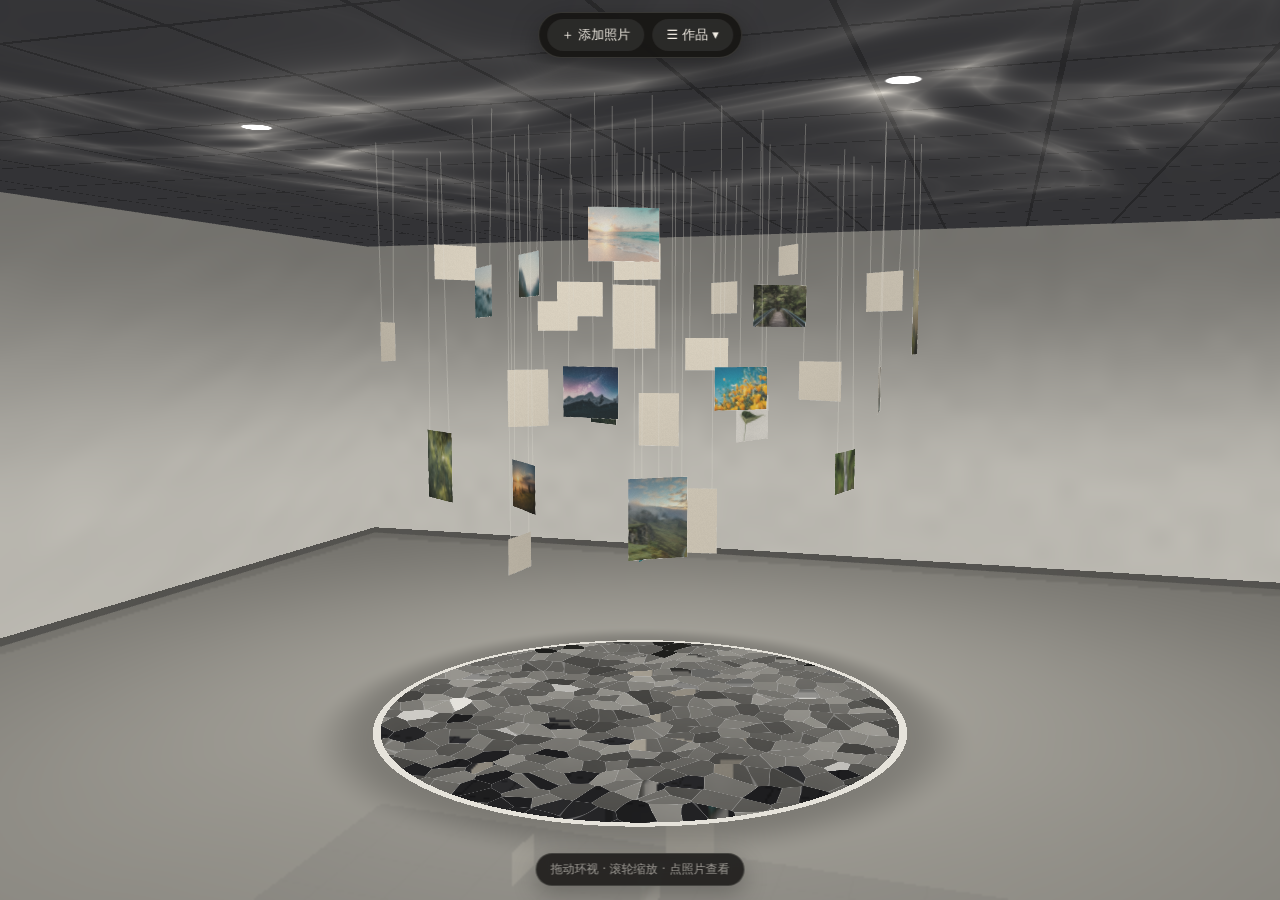
==== commit f5c88611: "Ozz photos v115：单击交互重构（远距聚焦/居中放大后翻面）、草稿箱、存储自检、刷新持久化修复、README 公网链接更正为 paper-cloud" ====
--- a/index.html
+++ b/index.html
@@ -7,21 +7,53 @@
   <meta name="description" content="照片印在棉纸上，悬成一片云，浮在破碎镜面之上；镜面把流动的光投到天花板。拖动环视，滚轮拉近，点照片飞入聚焦，方向键切换，Esc 退回。">
   <meta name="theme-color" content="#7c7a76">
   <link rel="icon" href="data:image/svg+xml,%3Csvg xmlns='http://www.w3.org/2000/svg' viewBox='0 0 32 32'%3E%3Crect x='4' y='5' width='14' height='11' fill='%23e9e5dc'/%3E%3Crect x='14' y='14' width='14' height='11' fill='%23cfc9bd'/%3E%3C/svg%3E">
-  <link rel="stylesheet" href="style.css">
+  <link rel="stylesheet" href="style.css?v=115">
 </head>
 <body>
-  <canvas id="scene" tabindex="0" aria-label="一片悬在破碎镜面上方的纸照片云。拖动环视，滚轮或双指拉近，点照片查看；左右方向键切换，Esc 退回全景。"></canvas>
+  <canvas id="scene" tabindex="0" aria-label="一片悬在破碎镜面上方的纸照片云。拖动环视，滚轮或双指拉近；远距点照片飞入聚焦，已放大居中的照片再点一下翻面看背面；左右方向键切换，Esc 退回全景。"></canvas>
   <div id="toast" role="status" hidden></div>
 
-  <!-- 顶部工具栏：添加你自己的照片 / 打包分享 / 重置。作品名不再占顶栏，改为导出时才问 -->
+  <!-- 存储不可用警告：无痕模式 / 以本地文件(file://)直接打开 / 隐私设置禁用 IndexedDB 时出现 -->
+  <div id="storageWarn" class="storage-warn" hidden>
+    <strong>当前浏览器无法保存作品</strong>
+    <span id="storageWarnMsg">你添加的照片在刷新或关闭页面后会丢失。请换用普通窗口（非无痕/InPrivate）打开，或确认地址是 https 公网链接而非本地文件。</span>
+    <button id="storageWarnClose" type="button" aria-label="关闭提示">×</button>
+  </div>
+
+  <!-- 顶部工具栏：添加你自己的照片 / 作品菜单。作品名不再占顶栏，改为导出时才问。
+       「作品」菜单收拢导出分享版 / 我的草稿 / 重置，顶栏只留两个按钮，手机端不挤 -->
   <div id="toolbar" class="toolbar">
     <button id="add" type="button" title="添加一张你自己的照片到云里">＋ 添加照片</button>
-    <button id="exportBtn" type="button" title="把当前作品打包成一个可离线打开、只能查看不能编辑的 HTML 文件">⬇ 导出分享版</button>
-    <button id="reset" type="button" title="清除你自己上传/替换的照片，恢复示例">↺ 重置</button>
+    <div class="works-wrap">
+      <button id="worksBtn" type="button" title="导出 / 草稿箱 / 重置" aria-haspopup="menu" aria-expanded="false">☰ 作品 ▾</button>
+      <div id="worksMenu" class="works-menu" role="menu" hidden>
+        <button id="exportBtn" type="button" role="menuitem" title="把当前作品打包成一个可离线打开、只能查看不能编辑的 HTML 文件">⬇ 导出分享版</button>
+        <button id="draftsBtn" type="button" role="menuitem" title="保存草稿、继续编辑、分享草稿">📁 我的草稿</button>
+        <button id="reset" type="button" role="menuitem" title="清除你自己上传/替换的照片，恢复示例">↺ 重置</button>
+      </div>
+    </div>
+  </div>
+
+  <!-- 草稿会话状态条：正在编辑某个草稿时出现，提供「保存回草稿 / 退出」 -->
+  <div id="sessionBar" class="session-bar" hidden>
+    <span id="sessionName" class="session-name">正在编辑草稿</span>
+    <button id="sessionSave" type="button" class="session-save">保存回草稿</button>
+    <button id="sessionExit" type="button">退出到我的作品</button>
+  </div>
+
+  <!-- 草稿箱：存草稿 / 继续编辑 / 分享 / 删除 -->
+  <div id="draftsDlg" class="name-dlg drafts-dlg" hidden>
+    <div class="name-box drafts-box" role="dialog" aria-modal="true" aria-label="我的草稿">
+      <p class="drafts-title">我的草稿<small>草稿存在本机浏览器，随时回来继续改；分享出去对方依旧只能看</small></p>
+      <button id="draftSave" type="button" class="draft-savebtn">＋ 把当前作品存为草稿</button>
+      <div id="draftList" class="draft-list"></div>
+      <div id="draftStorage" class="draft-storage"></div>
+      <div class="name-act"><button id="draftsClose" type="button" class="primary">关闭</button></div>
+    </div>
   </div>
 
   <!-- 操作提示：放屏幕底部居中，不挤占顶部工具栏 -->
-  <div id="hint" class="hint">拖动环视 · 滚轮缩放 · 点照片查看</div>
+  <div id="hint" class="hint">拖动环视 · 滚轮缩放 · 远距点照片聚焦 · 居中后再点一下翻面</div>
 
   <!-- 作品命名弹窗：导出分享版时才弹出，问一次即可 -->
   <div id="nameDlg" class="name-dlg" hidden>
@@ -41,7 +73,7 @@
     <p role="status"><strong id="title"></strong><span id="credit"></span><a id="source" target="_blank" rel="noopener">来源 ↗</a></p>
     <button id="replace" type="button" title="用你自己的图替换这张">替换此照片</button>
     <button id="editBtn" type="button" title="重新编辑这张（电脑双击照片；触屏双击或长按）">编辑</button>
-    <button id="flipBtn" type="button" title="翻转查看背面（电脑单击照片）" hidden>⇄ 背面</button>
+    <button id="flipBtn" type="button" title="翻转查看照片背面（已居中的照片，再点一下也能翻面）" hidden>⇄ 背面</button>
     <button id="next" type="button" aria-label="下一张">›</button>
     <button id="close" type="button" aria-label="退回全景">×</button>
   </div>
@@ -49,7 +81,16 @@
   <!-- 照片编辑器：上传后先裁剪、选相框，确认后再进云 -->
   <div id="editor" class="editor" hidden>
     <div class="ed-panel" role="dialog" aria-modal="true" aria-label="编辑照片：裁剪并选择相框">
-      <div class="ed-head">编辑照片<span>① 先定正面 · ② 再创作背面</span></div>
+      <!-- 完成/取消固定在标题行右端：不占独立一行，右列不会被挤成第三列（v103 修复） -->
+      <div class="ed-head">
+        <div class="ed-headrow">
+          <b>编辑照片</b><span class="ed-sub">① 先定正面 · ② 再创作背面</span>
+          <div class="ed-headbtns">
+            <button id="edCancel" type="button">取消</button>
+            <button id="edOk" type="button">完成，放进云里</button>
+          </div>
+        </div>
+      </div>
       <div class="ed-row ed-mode" id="edMode">
         <button data-mode="front" class="on" type="button">① 正面</button>
         <button data-mode="back" type="button">② 背面创作</button>
@@ -89,8 +130,8 @@
             <button id="edZoomOut" type="button" title="缩小">−</button>
             <span id="edZoomVal">100%</span>
             <button id="edZoomIn" type="button" title="放大">+</button>
-            <button id="edZoomFit" type="button">适应窗口</button>
-            <button id="edPanHelp" type="button" class="ed-helpbtn" title="画布怎么移动？右键可能被浏览器手势占用，这里有替代方案">？怎么平移</button>
+            <button id="edZoomFit" type="button">适应<span class="ed-w"> 窗口</span></button>
+            <button id="edPanHelp" type="button" class="ed-helpbtn" title="画布怎么移动？右键可能被浏览器手势占用，这里有替代方案">？<span class="ed-w">怎么</span>平移</button>
             <span class="ed-zoomhint">滚轮 / 双指缩放 · 抓手或双指平移</span>
           </div>
           <!-- 平移方式引导：说明浏览器鼠标手势会占用右键，并给出替代方案 -->
@@ -104,18 +145,29 @@
         </div>
         <!-- 右：正面相纸 -->
         <div class="ed-right" id="edFrontRight">
-          <div class="ed-prevwrap"><canvas id="edPrev"></canvas></div>
+          <div class="ed-prevwrap" id="edPrevWrap">
+            <canvas id="edPrev"></canvas>
+            <p class="ed-prevhint" id="edPrevHint" hidden>直接拖动照片移动位置 · 滚轮缩放</p>
+          </div>
           <div class="ed-label">相纸</div>
           <div class="ed-row" id="edSeries">
-            <button data-s="classic" class="on" type="button">经典</button>
-            <button data-s="solid" type="button">纯色</button>
+            <button data-s="solid" class="on" type="button">纯色</button>
             <button data-s="doodle" type="button">涂鸦</button>
             <button data-s="laser" type="button">镭射</button>
+            <button data-s="custom" type="button">DIY</button>
           </div>
           <div class="ed-papers" id="edPapers"></div>
-          <div id="edSliders" class="ed-sliders" hidden>
-            <label class="ed-slider">色相<input id="edHue" type="range" min="0" max="360" value="42"></label>
-            <label class="ed-slider">饱和<input id="edSat" type="range" min="0" max="100" value="30"></label>
+          <!-- DIY 相纸：上传已扣好镂空的底图（PNG 透明处即照片窗口），相纸叠在照片之上 -->
+          <div id="edPaperFitRow" class="ed-diyrow" hidden>
+            <div class="ed-row">
+              <button id="edDiyImport" type="button">＋ 导入相纸</button>
+              <span class="ed-diyhint" id="edDiySaved">未导入</span>
+            </div>
+            <div class="ed-row">
+              <button id="edPaperCenter" type="button">照片复位</button>
+              <span class="ed-diyhint" id="edPaperFitVal">100%</span>
+            </div>
+            <p class="ed-tip">底图需是<b>已扣好镂空的 PNG</b>：透明处透出照片，不透明处即相纸花纹。</p>
           </div>
           <div class="ed-label">相框</div>
           <div class="ed-row" id="edFrames">
@@ -128,7 +180,7 @@
             <button data-t="equal" type="button" title="四边 7%">等边</button>
             <button data-t="wide" class="on" type="button" title="四边 6.5% · 下宽 14%">宽边</button>
           </div>
-          <label class="ed-slider" id="edWidthRow">相框宽度<input id="edWidth" type="range" min="3" max="15" value="7"><span id="edWidthVal">7%</span></label>
+          <label class="ed-slider" id="edWidthRow">相框下边宽度<input id="edWidth" type="range" min="3" max="30" value="15"><span id="edWidthVal">15%</span></label>
         </div>
         <!-- 右：背面工具（竖排固定，不随画布滚动） -->
         <div class="ed-right ed-backtools" id="edBackRight" hidden>
@@ -178,10 +230,6 @@
           <p class="ed-tip">拖框内移动 · 右下角手柄自由缩放 · 顶部圆点旋转（Shift 吸附 15°）· 双击改字</p>
         </div>
       </div>
-      <div class="ed-foot">
-        <button id="edCancel" type="button">取消</button>
-        <button id="edOk" type="button">完成，放进云里</button>
-      </div>
     </div>
   </div>
 
@@ -193,7 +241,9 @@
 
   <!-- 隐藏的文件选择器，由“添加照片 / 替换此照片”触发 -->
   <input id="file" type="file" accept="image/*" hidden>
-
-  <script type="module" src="main.js?v=42"></script>
+  <!-- DIY 相纸底图选择器（只收 JPG / PNG，由「＋ 导入相纸」触发） -->
+  <input id="edPaperFile" type="file" accept="image/jpeg,image/png,.jpg,.jpeg,.png" hidden>
+
+  <script type="module" src="main.js?v=115"></script>
 </body>
 </html>
--- a/style.css
+++ b/style.css
@@ -18,6 +18,53 @@
 .toolbar button { flex: none; height: 32px; padding: 0 14px; border: 0; border-radius: 999px; background: #ffffff14; color: var(--ink); font: inherit; cursor: pointer; transition: background .15s; }
 .toolbar button:hover { background: #ffffff26; }
 @media (max-width: 560px) { .toolbar { gap: 6px; padding: 5px 6px; } .toolbar button { padding: 0 11px; font-size: 12px; } }
+
+/* 「作品」下拉菜单：顶栏收拢导出/草稿/重置，只留两个按钮 */
+.works-wrap { position: relative; flex: none; }
+.works-menu { position: absolute; top: calc(100% + 8px); right: 0; min-width: 176px; display: flex; flex-direction: column; gap: 2px; padding: 6px; border: 1px solid var(--line); border-radius: 12px; background: #161513f7; box-shadow: 0 18px 50px #000c; backdrop-filter: blur(6px); z-index: 20; }
+.works-menu[hidden] { display: none; }
+.works-menu button { display: block; width: 100%; height: 38px; padding: 0 12px; border: 0; border-radius: 8px; background: none; color: var(--ink); font: inherit; font-size: 14px; text-align: left; cursor: pointer; }
+.works-menu button:hover { background: #ffffff1a; }
+
+/* 草稿会话状态条：顶部工具栏下方，提示正在编辑草稿 + 保存回草稿/退出 */
+.session-bar { position: fixed; top: max(60px, calc(env(safe-area-inset-top) + 52px)); left: 50%; transform: translateX(-50%); display: flex; align-items: center; gap: 8px; max-width: calc(100% - 24px); padding: 6px 8px 6px 14px; border: 1px solid var(--line); border-radius: 999px; background: #161513f2; box-shadow: 0 10px 30px #0006; backdrop-filter: blur(6px); z-index: 6; }
+.session-bar[hidden] { display: none; }
+.session-bar .session-name { color: var(--ink); font-size: 13px; white-space: nowrap; overflow: hidden; text-overflow: ellipsis; }
+.session-bar button { flex: none; height: 30px; padding: 0 12px; border: 0; border-radius: 999px; background: #ffffff14; color: var(--ink); font: inherit; font-size: 13px; cursor: pointer; }
+.session-bar button:hover { background: #ffffff26; }
+.session-bar .session-save { background: #e8e3d8; color: #22211f; font-weight: 600; }
+.session-bar .session-save:hover { background: #fff; }
+@media (max-width: 560px) { .session-bar { font-size: 12px; } .session-bar button { height: 28px; padding: 0 10px; font-size: 12px; } }
+
+/* 草稿箱面板 */
+.drafts-box { width: min(520px, 100%); max-height: min(76vh, 640px); display: flex; flex-direction: column; }
+.drafts-title { display: flex; flex-direction: column; gap: 3px; }
+.draft-savebtn { width: 100%; height: 40px; margin-bottom: 12px; border: 1px dashed var(--line); border-radius: 10px; background: #ffffff0a; color: var(--ink); font: inherit; font-size: 14px; cursor: pointer; }
+.draft-savebtn:hover { background: #ffffff14; }
+.draft-list { flex: 1 1 auto; min-height: 0; overflow-y: auto; display: flex; flex-direction: column; gap: 8px; margin-bottom: 4px; }
+.draft-empty { padding: 22px 8px; color: var(--dim); font-size: 13px; text-align: center; }
+.draft-storage { flex: none; margin: 4px 2px 8px; color: var(--dim); font-size: 11px; }
+
+/* 存储不可用警告条：顶部居中，红色系，z-index 高于一切 */
+.storage-warn { position: fixed; top: max(12px, env(safe-area-inset-top)); left: 50%; transform: translateX(-50%); display: flex; flex-direction: column; gap: 3px; width: max-content; max-width: calc(100% - 24px); padding: 10px 34px 10px 14px; border: 1px solid #a33; border-radius: 12px; background: #2a1414f2; box-shadow: 0 10px 34px #000a; z-index: 40; }
+.storage-warn[hidden] { display: none; }
+.storage-warn strong { color: #ffd9d9; font-size: 14px; }
+.storage-warn span { color: #f0c8c8; font-size: 12px; line-height: 1.5; }
+.storage-warn button { position: absolute; top: 6px; right: 8px; width: 26px; height: 26px; border: 0; border-radius: 50%; background: none; color: #f0c8c8; font-size: 17px; cursor: pointer; }
+.draft-item { display: flex; align-items: center; gap: 10px; padding: 8px; border: 1px solid var(--line); border-radius: 10px; background: #ffffff08; }
+.draft-item .draft-thumb { flex: none; width: 52px; height: 52px; border-radius: 8px; object-fit: cover; background: #ffffff10; }
+.draft-item .draft-meta { flex: 1 1 auto; min-width: 0; display: flex; flex-direction: column; gap: 2px; }
+.draft-item .draft-name { color: var(--ink); font-size: 14px; white-space: nowrap; overflow: hidden; text-overflow: ellipsis; }
+.draft-item .draft-sub { color: var(--dim); font-size: 12px; }
+.draft-item .draft-acts { flex: none; display: flex; gap: 6px; }
+.draft-item .draft-acts button { height: 30px; padding: 0 11px; border: 0; border-radius: 999px; background: #ffffff14; color: var(--ink); font: inherit; font-size: 13px; cursor: pointer; }
+.draft-item .draft-acts button:hover { background: #ffffff26; }
+.draft-item .draft-acts .draft-del:hover { background: #7a2f2f; color: #fff; }
+@media (max-width: 560px) {
+  .draft-item { flex-wrap: wrap; }
+  .draft-item .draft-acts { width: 100%; justify-content: flex-end; }
+  .draft-item .draft-acts button { flex: 1; }
+}
 
 /* 操作提示：独立浮在屏幕底部居中（原先塞在顶栏里，挤且容易被误当成按钮） */
 .hint { position: fixed; left: 50%; bottom: max(14px, env(safe-area-inset-bottom)); transform: translateX(-50%); z-index: 4; max-width: calc(100% - 24px); padding: 7px 14px; border: 1px solid var(--line); border-radius: 999px; background: #161513d9; box-shadow: 0 8px 24px #0004; backdrop-filter: blur(6px); color: var(--dim); font-size: 12px; text-align: center; white-space: nowrap; overflow: hidden; text-overflow: ellipsis; pointer-events: none; }
@@ -65,41 +112,103 @@
 /* 照片编辑器：裁剪 + 白色相框 */
 .editor { position: fixed; inset: 0; z-index: 20; display: flex; align-items: center; justify-content: center; padding: 16px; background: #000b; backdrop-filter: blur(4px); }
 .editor[hidden] { display: none; }
-.ed-panel { display: flex; flex-direction: column; gap: 12px; width: min(880px, 100%); max-height: 100%; overflow: auto; padding: 16px; border: 1px solid var(--line); border-radius: 14px; background: #161513f5; box-shadow: 0 24px 70px #000c; }
+.ed-panel { box-sizing: border-box; display: flex; flex-direction: column; gap: 12px; width: min(880px, 100%); height: min(760px, 100%); max-height: 100%; overflow: hidden; padding: 16px; border: 1px solid var(--line); border-radius: 14px; background: #161513f5; box-shadow: 0 24px 70px #000c; }
+/* 窄窗口下背面画布会紧贴标题行（实测 by≈19px）。若标题行/模式切换行仍可滚动，
+   在其上拖动会触发浏览器的「拖动即滚动/回弹」语义 → 整页重载、编辑器内容全丢。
+   这里显式禁止这两行的触摸手势，拖动只发生在画布上。
+   overscroll-behavior: contain 同样关键——禁止把手势传给祖先/触发回弹。 */
+.ed-head, .ed-mode { touch-action: none; overscroll-behavior: contain; }
+/* 背面创作时画布要吃掉全部手势：面板本身不能滚。
+   窄窗口下画布 top≈19px，手指常落在面板的空白/标题区；
+   若面板可滚，拖动就会被判为「滚动页面」→ 橡皮筋回弹 → 整页重载、编辑内容全丢
+   （实测 test-touch 在 1000x760 稳定复现）。这里直接禁止背面模式的滚动。 */
+.ed-panel.ed-full { overscroll-behavior: contain; overflow: hidden; touch-action: none; }
+.ed-panel.ed-full .ed-head, .ed-panel.ed-full .ed-mode { touch-action: none; }
 /* 背面模式：整屏不滚动，画布吃掉全部剩余空间；面板尽量铺满窗口（两侧留白是浪费） */
 .ed-panel.ed-full { width: 100%; max-width: none; height: 100%; overflow: hidden; }
 .ed-panel.ed-full .ed-body { flex: 1; min-width: 0; min-height: 0; flex-wrap: nowrap; }
 .ed-panel.ed-full .ed-backwrap { min-width: 0; }
-.ed-head { font-weight: 600; }
-.ed-head span { margin-left: 10px; color: var(--dim); font-size: 12px; font-weight: 400; }
-.ed-body { display: flex; flex-wrap: wrap; gap: 14px; }
-.ed-left { flex: 1 1 380px; min-width: 300px; }
-.ed-right { flex: 0 1 264px; display: flex; flex-direction: column; gap: 10px; }
+.ed-head { display: flex; align-items: center; flex-wrap: wrap; gap: 4px 10px; font-weight: 600; }
+.ed-head .ed-sub { color: var(--dim); font-size: 12px; font-weight: 400; }
+/* 标题行右端的完成/取消：不占独立一行，右列不会被挤成第三列 */
+.ed-headrow { display: flex; align-items: center; flex-wrap: wrap; gap: 4px 10px; width: 100%; }
+.ed-headbtns { margin-left: auto; display: flex; gap: 8px; flex: none; }
+.ed-headbtns button { height: 32px; padding: 0 16px; border: 0; border-radius: 999px; background: #ffffff14; color: var(--ink); font: inherit; cursor: pointer; transition: background .15s; }
+.ed-headbtns button:hover { background: #ffffff26; }
+.ed-headbtns #edOk { background: #e8e3d8; color: #22211f; font-weight: 600; }
+.ed-headbtns #edOk:hover { background: #fff; }
+/* 正文区吃掉标题行以下的全部高度：面板高度固定，不再随照片比例变化 */
+.ed-body { display: flex; flex-wrap: wrap; gap: 14px; flex: 1; min-height: 0; }
+/* ⚠️ 两列的高度必须**硬绑定到 .ed-body**，光靠 align-self:stretch是不够的。
+   stretch 只在父容器高度确定时生效；一旦某列的内容（细长预览画布可到 520px 高）
+   把它撑开，两列会一起长高、把面板顶出可视区（实测 634→792px，scrollHeight 896>756）。
+   `height:100%` 也不能用：窄屏上下分区时它会让左列吃掉全部高度、把右列挤出可视区。
+   解法：用 100%（百分比只在父高度确定时解析，stretch 场景下父高就是确定的）
+   配合 min-height:0 与内部滚动 —— 见 v104 回归测试 tools/test-thin-crop.js。 */
+.ed-left { flex: 1 1 380px; min-width: 300px; align-self: stretch; height: 100%; min-height: 0; overflow: hidden; display: flex; flex-direction: column; justify-content: center; gap: 10px; }
+.ed-right { flex: 0 0 296px; align-self: stretch; height: 100%; min-height: 0; display: flex; flex-direction: column; gap: 10px; overflow-y: auto; overscroll-behavior: contain; }
 /* 背面模式：右侧工具栏固定宽、不整体滚动；只有文本属性区内部可滚动，抓手等工具永不被挤出 */
 .ed-panel.ed-full .ed-backtools { flex: 0 0 214px; max-width: 214px; min-height: 0; overflow: hidden; }
 .ed-panel.ed-full .ed-backtools > * { flex: none; }
 .ed-panel.ed-full #edBackTools, .ed-panel.ed-full #edSwatches, .ed-panel.ed-full #edSizeRow { flex: none; }
-.ed-stage { position: relative; display: flex; align-items: center; justify-content: center; overflow: hidden; min-height: 220px; max-height: 56vh; border: 1px dashed var(--line); border-radius: 8px; background: #0d0c0b; touch-action: none; }
-#edImg { display: block; max-width: 100%; max-height: 56vh; user-select: none; -webkit-user-drag: none; }
+/* 裁剪台：高度跟随图片（横图不浪费空间），但有 200px～52vh 的上下限，
+   面板高度固定不变 → 切横/竖屏时整个界面纹丝不动 */
+.ed-stage { position: relative; display: flex; align-items: center; justify-content: center; overflow: hidden; flex: 0 1 auto; min-height: 200px; max-height: 52vh; border: 1px dashed var(--line); border-radius: 8px; background: #0d0c0b; touch-action: none; }
+#edImg { display: block; max-width: 100%; max-height: 52vh; width: auto; height: auto; user-select: none; -webkit-user-drag: none; }
+#edRatios { flex: none; }
 .ed-crop { position: absolute; box-shadow: 0 0 0 9999px #000a; outline: 1px solid #ffffffcc; cursor: move; }
+/* ⚠️ 把手偏移**不能是负值**。早先是 `-7px`：15px 的方块以框边为圆心向外探出 7px，
+   而 .ed-stage 有 overflow:hidden → 裁剪框贴到舞台边缘时（crop.top 最小到 35px），
+   上下两排把手各被切掉 5~8px，只剩 7px 可点，拖到边缘"抓不住"
+   （实测 stage.scrollHeight 334 → 342，底部 se/s/sw 底边 342.8 >舞台 335.8）。
+   改为 0：把手完整落在框内，永远不会被裁切；再由 clampCrop 留出 HANDLE_PAD 余量，
+   保证"框贴边时把手仍有一半在图片内"，视觉与手感都正常。 */
 .ed-crop span { position: absolute; width: 13px; height: 13px; background: #fff; border: 1px solid #0007; border-radius: 2px; }
-.ed-crop [data-h="nw"] { left: -7px; top: -7px; cursor: nwse-resize; }
-.ed-crop [data-h="ne"] { right: -7px; top: -7px; cursor: nesw-resize; }
-.ed-crop [data-h="sw"] { left: -7px; bottom: -7px; cursor: nesw-resize; }
-.ed-crop [data-h="se"] { right: -7px; bottom: -7px; cursor: nwse-resize; }
-.ed-crop [data-h="n"] { left: calc(50% - 6px); top: -7px; cursor: ns-resize; }
-.ed-crop [data-h="s"] { left: calc(50% - 6px); bottom: -7px; cursor: ns-resize; }
-.ed-crop [data-h="w"] { left: -7px; top: calc(50% - 6px); cursor: ew-resize; }
-.ed-crop [data-h="e"] { right: -7px; top: calc(50% - 6px); cursor: ew-resize; }
+.ed-crop [data-h="nw"] { left: 0; top: 0; cursor: nwse-resize; }
+.ed-crop [data-h="ne"] { right: 0; top: 0; cursor: nesw-resize; }
+.ed-crop [data-h="sw"] { left: 0; bottom: 0; cursor: nesw-resize; }
+.ed-crop [data-h="se"] { right: 0; bottom: 0; cursor: nwse-resize; }
+.ed-crop [data-h="n"] { left: calc(50% - 6px); top: 0; cursor: ns-resize; }
+.ed-crop [data-h="s"] { left: calc(50% - 6px); bottom: 0; cursor: ns-resize; }
+.ed-crop [data-h="w"] { left: 0; top: calc(50% - 6px); cursor: ew-resize; }
+.ed-crop [data-h="e"] { right: 0; top: calc(50% - 6px); cursor: ew-resize; }
 .ed-row { display: flex; flex-wrap: wrap; gap: 6px; margin-top: 10px; }
 .ed-row[hidden] { display: none; }
 .ed-slider[hidden] { display: none; }
 #edFrames { margin-top: 0; }
+/* DIY 相纸：导入区 + 已保存模板 */
+.ed-diybar { display: flex; align-items: center; gap: 8px; flex-wrap: wrap; }
+.ed-diy-add { display: inline-flex; align-items: center; gap: 5px; height: 34px; padding: 0 14px; border: 1px dashed #f2ede466; border-radius: 8px; background: #ffffff0d; color: var(--ink); font: inherit; font-size: 12px; cursor: pointer; flex: none; }
+.ed-diy-add:hover { background: #ffffff1c; border-style: solid; }
+.ed-diy-plus { font-size: 16px; line-height: 1; }
+.ed-diy-saved { flex: 1; min-width: 0; }
+.ed-diy-tag { display: block; overflow: hidden; text-overflow: ellipsis; white-space: nowrap; color: #c9e8d4; font-size: 11px; }
+.ed-diy-tag.ed-diy-none { color: #f2ede499; }
+.ed-papers.diygrid { display: flex; }
+.ed-papers.diygrid .paper-chip { width: 46px; height: 56px; }
+.ed-papers.diygrid .paper-chip canvas { width: 100%; height: 100%; border-radius: 4px; object-fit: cover; }
+/* DIY 相纸：预览上直接拖动/滚轮调整照片 */
+.ed-nudge button { flex: 1; min-width: 0; padding: 0 6px; }
+.ed-nudge-tip { margin-left: auto; align-self: center; color: var(--dim); font-size: 12px; font-variant-numeric: tabular-nums; }
+#edPaperFitRow { display: flex; flex-direction: column; gap: 8px; padding: 10px; border: 1px solid var(--line); border-radius: 8px; background: #ffffff08; }
+#edPaperFitRow[hidden] { display: none; }
+#edPaperFitRow .ed-tip b { color: var(--ink); font-weight: 600; }
+/* 自制相纸时预览区变成可拖动的画布 */
+.ed-prevwrap.ed-pan { cursor: grab; touch-action: none; }
+.ed-prevwrap.ed-panning { cursor: grabbing; }
+.ed-prevhint { position: absolute; left: 50%; bottom: 14px; transform: translateX(-50%); padding: 4px 10px; border-radius: 999px; background: #161513d9; color: var(--dim); font-size: 11px; white-space: nowrap; pointer-events: none; }
+.ed-prevhint[hidden] { display: none; }
 .ed-row button { height: 28px; padding: 0 11px; border: 1px solid var(--line); border-radius: 999px; background: none; color: var(--ink); font: inherit; font-size: 12px; cursor: pointer; transition: background .15s; }
 .ed-row button:hover { background: #ffffff14; }
 .ed-row button.on { border-color: #f2ede499; background: #f2ede426; }
-.ed-prevwrap { display: flex; align-items: center; justify-content: center; padding: 10px; border: 1px solid var(--line); border-radius: 8px; background: #0d0c0b; }
-#edPrev { max-width: 100%; max-height: 34vh; background: #f4f1ea; box-shadow: 0 4px 16px #0007; }
+/* 预览区吃掉右列剩余高度：预览画布随比例缩放但**不改变右列高度**，
+   所以横屏/竖屏切换时整个面板纹丝不动。
+   max-height 用「面板高度的一半」而非 vh：iPad 竖屏那种高窗口下，
+   预览不会吃掉大半屏把「相框」挤出首屏。 */
+.ed-prevwrap { position: relative; display: flex; align-items: center; justify-content: center; flex: 1 1 auto; min-height: 130px; max-height: 54%; padding: 10px; border: 1px solid var(--line); border-radius: 8px; background: #0d0c0b; overflow: hidden; }
+#edPrev { max-width: 100%; max-height: 100%; background: #f4f1ea; box-shadow: 0 4px 16px #0007; }
+/* 右列里除预览外的控件都不参与压缩 */
+.ed-right > .ed-label, .ed-right > .ed-row, .ed-right > .ed-slider, .ed-right > .ed-papers, .ed-right > .ed-diyrow { flex: none; }
 .ed-slider { display: flex; align-items: center; gap: 8px; color: var(--dim); }
 .ed-slider input { flex: 1; accent-color: #e8e3d8; }
 .ed-label { margin-top: 2px; color: var(--dim); font-size: 12px; letter-spacing: .08em; }
@@ -110,6 +219,10 @@
 .paper-chip.on { border-color: #f2ede4; box-shadow: 0 0 0 1px #f2ede4aa; }
 .paper-chip.solid { width: 30px; height: 30px; border-radius: 999px; }
 .paper-chip.solid.on { box-shadow: 0 0 0 2px #f2ede4cc; }
+/* 调色球（纯色第二行末尾）：与背面画笔的自定义颜色球同款 */
+.paper-chip.ed-picker { position: relative; background: conic-gradient(red, #ff0, #0f0, #0ff, #00f, #f0f, red); }
+/* 自制相纸的上传位：虚线框 + ＋号；有图后显示缩略图 */
+.paper-chip.upload.empty { border-style: dashed; color: var(--dim); font-size: 18px; }
 .ed-papers.solidgrid { display: grid; grid-template-columns: repeat(6, 30px); gap: 6px; }
 .ed-papers.doodlegrid { display: grid; grid-template-columns: repeat(6, 36px); gap: 5px; }
 .ed-papers.doodlegrid .paper-chip { width: 36px; height: 44px; }
@@ -117,14 +230,6 @@
 .ed-sliders[hidden] { display: none; }
 .ed-sliders .ed-slider input { -webkit-appearance: none; appearance: none; height: 14px; border-radius: 999px; border: 1px solid var(--line); padding: 0; }
 .ed-sliders .ed-slider input::-webkit-slider-thumb { -webkit-appearance: none; width: 12px; height: 20px; border-radius: 4px; background: #fff; border: 1px solid #0006; box-shadow: 0 1px 4px #0008; margin-top: -3px; }
-#edHue::-webkit-slider-runnable-track { height: 14px; border-radius: 999px; background: linear-gradient(to right, #e60012, #fdb913, #ffe94e, #6abf4b, #56b9e9, #27447b, #7d5fc4, #d062c4); }
-#edSat { --satgrad: linear-gradient(to right, #c9c9c9, #e60012); }
-#edSat::-webkit-slider-runnable-track { height: 14px; border-radius: 999px; background: var(--satgrad); }
-.ed-foot { display: flex; justify-content: flex-end; gap: 8px; }
-.ed-foot button { height: 34px; padding: 0 18px; border: 0; border-radius: 999px; background: #ffffff14; color: var(--ink); font: inherit; cursor: pointer; transition: background .15s; }
-.ed-foot button:hover { background: #ffffff26; }
-.ed-foot #edOk { background: #e8e3d8; color: #22211f; font-weight: 600; }
-.ed-foot #edOk:hover { background: #fff; }
 
 /* 正面/背面模式切换 */
 .ed-mode { margin-top: 2px; }
@@ -181,7 +286,10 @@
 /* 「？怎么平移」按钮与引导条：说明浏览器鼠标手势可能占用右键 */
 .ed-helpbtn { height: 26px; min-width: 0 !important; padding: 0 10px !important; border-radius: 999px !important; color: #f2ede4aa !important; font-size: 12px; }
 .ed-helpbtn:hover { color: var(--ink) !important; }
-.ed-pantip { display: flex; flex-direction: column; gap: 4px; margin: 0 8px 8px; padding: 10px 12px; border: 1px solid var(--line); border-radius: 10px; background: #1d1b18; color: #d8d2c6; font-size: 12px; line-height: 1.6; }
+/* 平移引导条：⚠️ 绝不能遮住画布 —— 它是浮层，早先盖在舞台上方时，
+   新用户第一次进背面创作就点不到画布、画不了笔（实测自动化里墨像素=0 就是这么来的）。
+   现在改成**占位式**（不 absolute，参与正常文档流），画布高度自动收缩让位，永远不遮挡。 */
+.ed-pantip { display: flex; flex-direction: column; gap: 4px; margin: 8px 0 0; padding: 10px 12px; border: 1px solid var(--line); border-radius: 10px; background: #1d1b18; color: #d8d2c6; font-size: 12px; line-height: 1.6; flex: 0 0 auto; }
 .ed-pantip[hidden] { display: none; }
 .ed-pantip b { color: var(--ink); font-size: 13px; }
 .ed-pantip kbd { padding: 1px 5px; border: 1px solid #ffffff2e; border-radius: 4px; background: #ffffff14; color: #fff; font: inherit; font-size: 11px; }
@@ -215,11 +323,13 @@
   .editor { padding: 0; }
   .ed-panel { width: 100%; max-width: 100%; height: 100%; max-height: 100%; border-radius: 0; }
   .ed-body { flex-direction: column; flex-wrap: nowrap; }
-  .ed-left { flex: 0 0 auto; min-width: 0; width: 100%; }
-  .ed-right { flex: 1 1 auto; min-width: 0; width: 100%; overflow-y: auto; }
-  .ed-stage { max-height: 42vh; }
-  .ed-foot { padding: 10px 12px; }
-  .ed-prevwrap #edPrev { max-height: 24vh; }
+  .ed-left { flex: 0 0 auto; min-width: 0; width: 100%; height: auto; align-self: auto; }
+  .ed-right { flex: 1 1 auto; min-width: 0; width: 100%; height: auto; align-self: auto; overflow-y: auto; }
+  /* 上下分区时左列是 auto 高度，裁剪台要自己给一个确定高度（否则 flex:1 会塌成 0） */
+  .ed-stage { flex: none; height: 40vh; }
+  /* 完成/取消已在标题行，压缩尺寸防换行挤压 */
+  .ed-headbtns button { height: 30px; padding: 0 12px; font-size: 12px; }
+  .ed-head .ed-sub { display: none; }   /* 窄屏只留「编辑照片」+ 按钮，副标题让位 */
   .ed-mode { flex-wrap: wrap; }
 
   /* 背面创作模式：画布占上半、工具贴底 */
@@ -229,4 +339,34 @@
   .ed-panel.ed-full .ed-backtools { flex: 0 0 auto; max-width: none; width: 100%; max-height: 46vh; overflow-y: auto; }
   .ed-panel.ed-full .ed-toolgrid { grid-template-columns: repeat(4, 1fr); }
   .ed-panel.ed-full #edTextPanel { max-height: 32vh; }
+
+  /* ===== v109：手机端背面创作 —— 空间还给画布，按钮文字不堆积 =====
+     实测（390×844 截图）：画布只占屏 ~40%，下面工具区反而铺得很开；
+     缩放条按钮被挤成两行（「适应/窗口」「？怎/么平」折行），与缩放提示文字互相堆叠。
+     压缩策略：面板留白/行距收紧 + 隐藏「工具/颜色」小标题 + 按钮降高 + 字号 12px，
+     缩放条禁折行并隐藏长文案（.ed-w 片段与 .ed-zoomhint 只在桌面端显示）。 */
+  .ed-panel { padding: 10px; gap: 8px; }
+  .ed-row { margin-top: 6px; }
+  .ed-mode { margin-top: 0; }
+  .ed-mode button { height: 28px; padding: 0 12px; }
+  /* 所有按钮一律不折行：宁可缩文字也不许「适应/窗口」拆成两行堆积 */
+  .ed-row button, .ed-mode button, .ed-headbtns button, .ed-toolgrid button, .ed-zoombar button { white-space: nowrap; flex: none; }
+
+  .ed-panel.ed-full .ed-backwrap { gap: 6px; }
+  .ed-panel.ed-full .ed-backtools { max-height: 40vh; gap: 5px; }
+  .ed-panel.ed-full .ed-backtools > .ed-label { display: none; }   /* 「工具/颜色」标题让位：色球与按钮本身一目了然 */
+  .ed-panel.ed-full .ed-toolgrid { gap: 4px; }
+  .ed-panel.ed-full .ed-toolgrid button { height: 26px; font-size: 12px; }
+  .ed-panel.ed-full .ed-right { gap: 6px; }
+  .ed-panel.ed-full #edSwatches button { width: 22px; height: 22px; }
+  .ed-panel.ed-full #edSizeRow { font-size: 12px; gap: 6px; }
+  .ed-panel.ed-full #edBackRight > .ed-row { margin-top: 0; }
+  .ed-panel.ed-full #edBackRight #edUndo, .ed-panel.ed-full #edBackRight #edClear { height: 28px; font-size: 12px; }
+
+  .ed-zoombar { flex-wrap: nowrap; }
+  .ed-zoombar #edZoomVal { min-width: 36px; font-size: 11px; }
+  .ed-zoomhint, .ed-w { display: none; }   /* 长提示与「窗口/怎么」片段只在宽屏出现 */
+  /* 手机上点「？平移」唤出的引导条：紧凑版，尽量少吃画布（仍是占位式、绝不遮挡画布） */
+  .ed-panel.ed-full .ed-pantip { margin-top: 4px; padding: 8px 10px; gap: 3px; font-size: 11px; }
+  .ed-panel.ed-full .ed-pantip b { font-size: 12px; }
 }
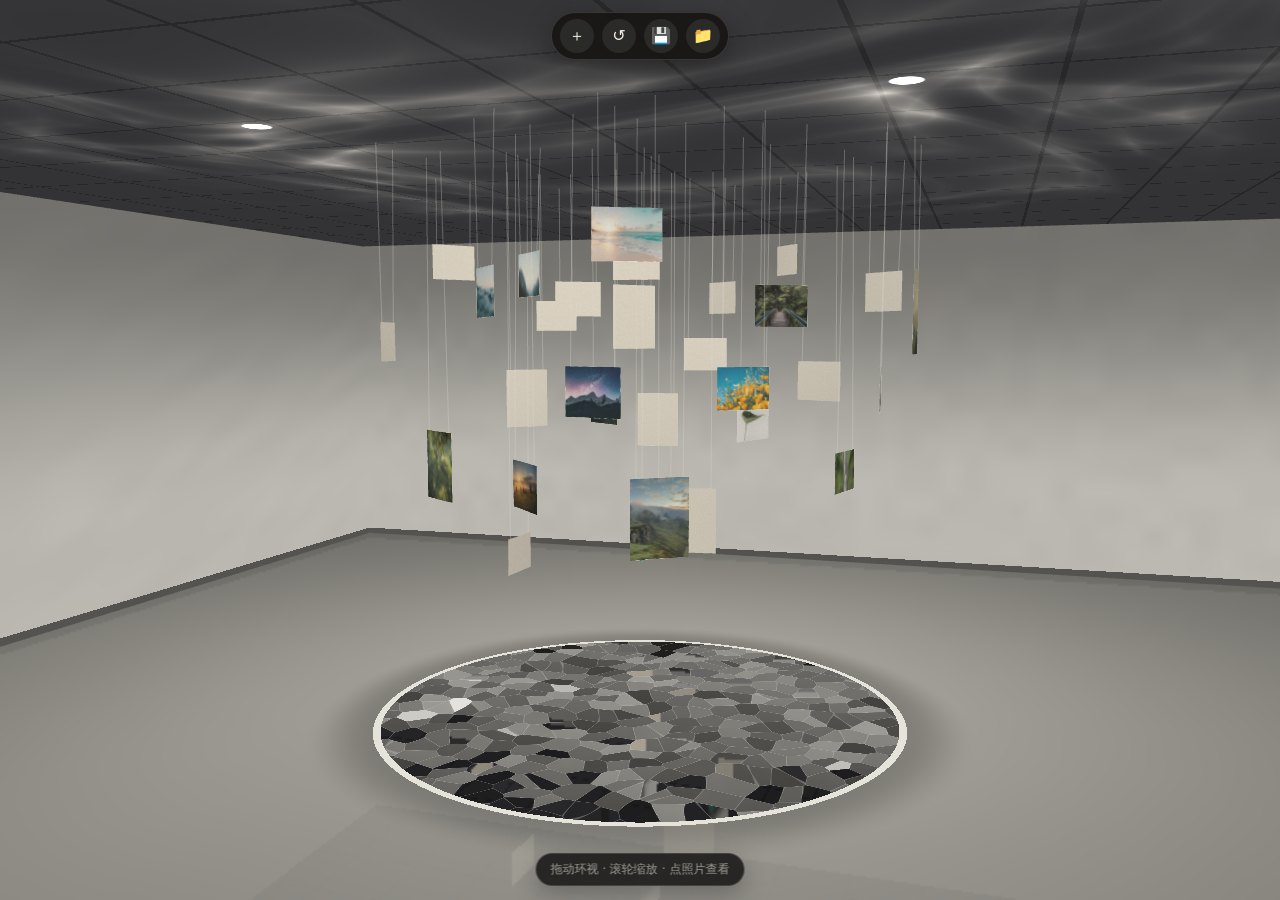
==== commit 80b004c7: "Ozz photos v116：删除照片功能（聚焦栏🗑，仅用户照片+确认）、顶栏四符号按钮（＋/↺/💾/📁，菜单与独立导出移除）、聚焦栏符号化、test-v44 改读 IndexedDB（v113 旧" ====
--- a/index.html
+++ b/index.html
@@ -7,7 +7,7 @@
   <meta name="description" content="照片印在棉纸上，悬成一片云，浮在破碎镜面之上；镜面把流动的光投到天花板。拖动环视，滚轮拉近，点照片飞入聚焦，方向键切换，Esc 退回。">
   <meta name="theme-color" content="#7c7a76">
   <link rel="icon" href="data:image/svg+xml,%3Csvg xmlns='http://www.w3.org/2000/svg' viewBox='0 0 32 32'%3E%3Crect x='4' y='5' width='14' height='11' fill='%23e9e5dc'/%3E%3Crect x='14' y='14' width='14' height='11' fill='%23cfc9bd'/%3E%3C/svg%3E">
-  <link rel="stylesheet" href="style.css?v=115">
+  <link rel="stylesheet" href="style.css?v=116">
 </head>
 <body>
   <canvas id="scene" tabindex="0" aria-label="一片悬在破碎镜面上方的纸照片云。拖动环视，滚轮或双指拉近；远距点照片飞入聚焦，已放大居中的照片再点一下翻面看背面；左右方向键切换，Esc 退回全景。"></canvas>
@@ -20,18 +20,14 @@
     <button id="storageWarnClose" type="button" aria-label="关闭提示">×</button>
   </div>
 
-  <!-- 顶部工具栏：添加你自己的照片 / 作品菜单。作品名不再占顶栏，改为导出时才问。
-       「作品」菜单收拢导出分享版 / 我的草稿 / 重置，顶栏只留两个按钮，手机端不挤 -->
+  <!-- 顶部工具栏（v116）：全部符号按钮，悬停看 title 提示。
+       ＋添加 · ↺重置（清空当前作品，需确认） · 💾保存（存入「我的作品」，命名） · 📁我的作品（草稿箱：继续编辑/分享）
+       分享走「📁 → 某个作品 → 分享」（先存再分享，v111 定下的流程），不再有独立导出按钮 -->
   <div id="toolbar" class="toolbar">
-    <button id="add" type="button" title="添加一张你自己的照片到云里">＋ 添加照片</button>
-    <div class="works-wrap">
-      <button id="worksBtn" type="button" title="导出 / 草稿箱 / 重置" aria-haspopup="menu" aria-expanded="false">☰ 作品 ▾</button>
-      <div id="worksMenu" class="works-menu" role="menu" hidden>
-        <button id="exportBtn" type="button" role="menuitem" title="把当前作品打包成一个可离线打开、只能查看不能编辑的 HTML 文件">⬇ 导出分享版</button>
-        <button id="draftsBtn" type="button" role="menuitem" title="保存草稿、继续编辑、分享草稿">📁 我的草稿</button>
-        <button id="reset" type="button" role="menuitem" title="清除你自己上传/替换的照片，恢复示例">↺ 重置</button>
-      </div>
-    </div>
+    <button id="add" type="button" title="添加一张你自己的照片到云里">＋</button>
+    <button id="reset" type="button" title="重置：清空当前作品的所有改动，恢复示例照片（会再次确认，不可撤销）">↺</button>
+    <button id="saveBtn" type="button" title="保存：把当前作品存入「我的作品」，保存时命名">💾</button>
+    <button id="worksBtn" type="button" title="我的作品（草稿箱）：继续编辑或分享" aria-haspopup="dialog">📁</button>
   </div>
 
   <!-- 草稿会话状态条：正在编辑某个草稿时出现，提供「保存回草稿 / 退出」 -->
@@ -58,7 +54,7 @@
   <!-- 作品命名弹窗：导出分享版时才弹出，问一次即可 -->
   <div id="nameDlg" class="name-dlg" hidden>
     <div class="name-box" role="dialog" aria-modal="true" aria-label="给作品起个名字">
-      <p>给这份作品起个名字<small>会写进浏览器标签标题，也是导出文件的文件名</small></p>
+      <p>给这份作品起个名字<small>保存到「我的作品」用这个名字，之后分享导出的文件名也用它</small></p>
       <input id="nameInput" type="text" maxlength="40" placeholder="My Photos" autocomplete="off" spellcheck="false">
       <div class="name-act">
         <button id="nameCancel" type="button">取消</button>
@@ -67,13 +63,16 @@
     </div>
   </div>
 
-  <!-- 选中某张照片时的说明栏，附带“替换此照片”入口 -->
+  <!-- 选中某张照片时的操作栏（v116）：符号按钮，悬停看 title。
+       中间文字说明只对示例照片显示（自己添加的照片不占空间）；
+       ⟳替换 · 🗑删除（仅限自己添加的照片，出现时才显示） · ⇄翻面（触屏设备可见） -->
   <div id="caption" class="caption" hidden>
     <button id="prev" type="button" aria-label="上一张">‹</button>
-    <p role="status"><strong id="title"></strong><span id="credit"></span><a id="source" target="_blank" rel="noopener">来源 ↗</a></p>
-    <button id="replace" type="button" title="用你自己的图替换这张">替换此照片</button>
-    <button id="editBtn" type="button" title="重新编辑这张（电脑双击照片；触屏双击或长按）">编辑</button>
-    <button id="flipBtn" type="button" title="翻转查看照片背面（已居中的照片，再点一下也能翻面）" hidden>⇄ 背面</button>
+    <p id="capText" role="status"><strong id="title"></strong><span id="credit"></span><a id="source" target="_blank" rel="noopener">来源 ↗</a></p>
+    <button id="replace" type="button" title="替换此照片：用你自己的图换掉这张">⟳</button>
+    <button id="delBtn" type="button" title="删除这张照片（仅限你自己添加的照片，会再次确认，不可撤销）" hidden>🗑</button>
+    <button id="editBtn" type="button" title="重新编辑这张（电脑双击照片；触屏双击或长按）">✎</button>
+    <button id="flipBtn" type="button" title="翻转查看照片背面（已居中的照片，再点一下也能翻面）" hidden>⇄</button>
     <button id="next" type="button" aria-label="下一张">›</button>
     <button id="close" type="button" aria-label="退回全景">×</button>
   </div>
@@ -244,6 +243,6 @@
   <!-- DIY 相纸底图选择器（只收 JPG / PNG，由「＋ 导入相纸」触发） -->
   <input id="edPaperFile" type="file" accept="image/jpeg,image/png,.jpg,.jpeg,.png" hidden>
 
-  <script type="module" src="main.js?v=115"></script>
+  <script type="module" src="main.js?v=116"></script>
 </body>
 </html>
--- a/style.css
+++ b/style.css
@@ -13,18 +13,11 @@
 #scene.is-pointer { cursor: pointer; }
 #scene:active { cursor: grabbing; }
 
-/* 顶部工具栏 */
+/* 顶部工具栏（v116）：四个符号圆钮 ＋ / ↺ / 💾 / 📁，功能提示靠 title 悬停小字 */
 .toolbar { position: fixed; top: max(12px, env(safe-area-inset-top)); left: 50%; transform: translateX(-50%); display: flex; align-items: center; gap: 8px; z-index: 5; padding: 6px 8px; border: 1px solid var(--line); border-radius: 999px; background: #161513e8; box-shadow: 0 10px 30px #0005; backdrop-filter: blur(6px); }
-.toolbar button { flex: none; height: 32px; padding: 0 14px; border: 0; border-radius: 999px; background: #ffffff14; color: var(--ink); font: inherit; cursor: pointer; transition: background .15s; }
+.toolbar button { flex: none; width: 34px; height: 34px; padding: 0; display: inline-flex; align-items: center; justify-content: center; border: 0; border-radius: 50%; background: #ffffff14; color: var(--ink); font: inherit; font-size: 16px; line-height: 1; cursor: pointer; transition: background .15s; }
 .toolbar button:hover { background: #ffffff26; }
-@media (max-width: 560px) { .toolbar { gap: 6px; padding: 5px 6px; } .toolbar button { padding: 0 11px; font-size: 12px; } }
-
-/* 「作品」下拉菜单：顶栏收拢导出/草稿/重置，只留两个按钮 */
-.works-wrap { position: relative; flex: none; }
-.works-menu { position: absolute; top: calc(100% + 8px); right: 0; min-width: 176px; display: flex; flex-direction: column; gap: 2px; padding: 6px; border: 1px solid var(--line); border-radius: 12px; background: #161513f7; box-shadow: 0 18px 50px #000c; backdrop-filter: blur(6px); z-index: 20; }
-.works-menu[hidden] { display: none; }
-.works-menu button { display: block; width: 100%; height: 38px; padding: 0 12px; border: 0; border-radius: 8px; background: none; color: var(--ink); font: inherit; font-size: 14px; text-align: left; cursor: pointer; }
-.works-menu button:hover { background: #ffffff1a; }
+@media (max-width: 560px) { .toolbar { gap: 6px; padding: 5px 6px; } .toolbar button { width: 30px; height: 30px; font-size: 14px; } }
 
 /* 草稿会话状态条：顶部工具栏下方，提示正在编辑草稿 + 保存回草稿/退出 */
 .session-bar { position: fixed; top: max(60px, calc(env(safe-area-inset-top) + 52px)); left: 50%; transform: translateX(-50%); display: flex; align-items: center; gap: 8px; max-width: calc(100% - 24px); padding: 6px 8px 6px 14px; border: 1px solid var(--line); border-radius: 999px; background: #161513f2; box-shadow: 0 10px 30px #0006; backdrop-filter: blur(6px); z-index: 6; }
@@ -95,8 +88,8 @@
 .caption a { color: inherit; text-underline-offset: 3px; }
 .caption button { flex: none; width: 32px; height: 32px; border: 0; border-radius: 50%; background: none; color: var(--ink); font-size: 20px; line-height: 1; cursor: pointer; }
 .caption button:hover { background: #ffffff1a; }
-.caption #replace { width: auto; padding: 0 12px; font-size: 13px; border-radius: 999px; background: #ffffff14; }
-.caption #replace:hover { background: #ffffff26; }
+/* 🗑 删除：危险色悬停（只对用户自己添加的照片出现） */
+.caption #delBtn:hover { background: #ff5a5233; color: #ff9a92; }
 /* 触屏兜底入口：dblclick 在触摸设备不可靠，「编辑」按钮只在触摸设备出现（桌面端隐藏） */
 #editBtn, #flipBtn { display: none; }
 @media (pointer: coarse) {
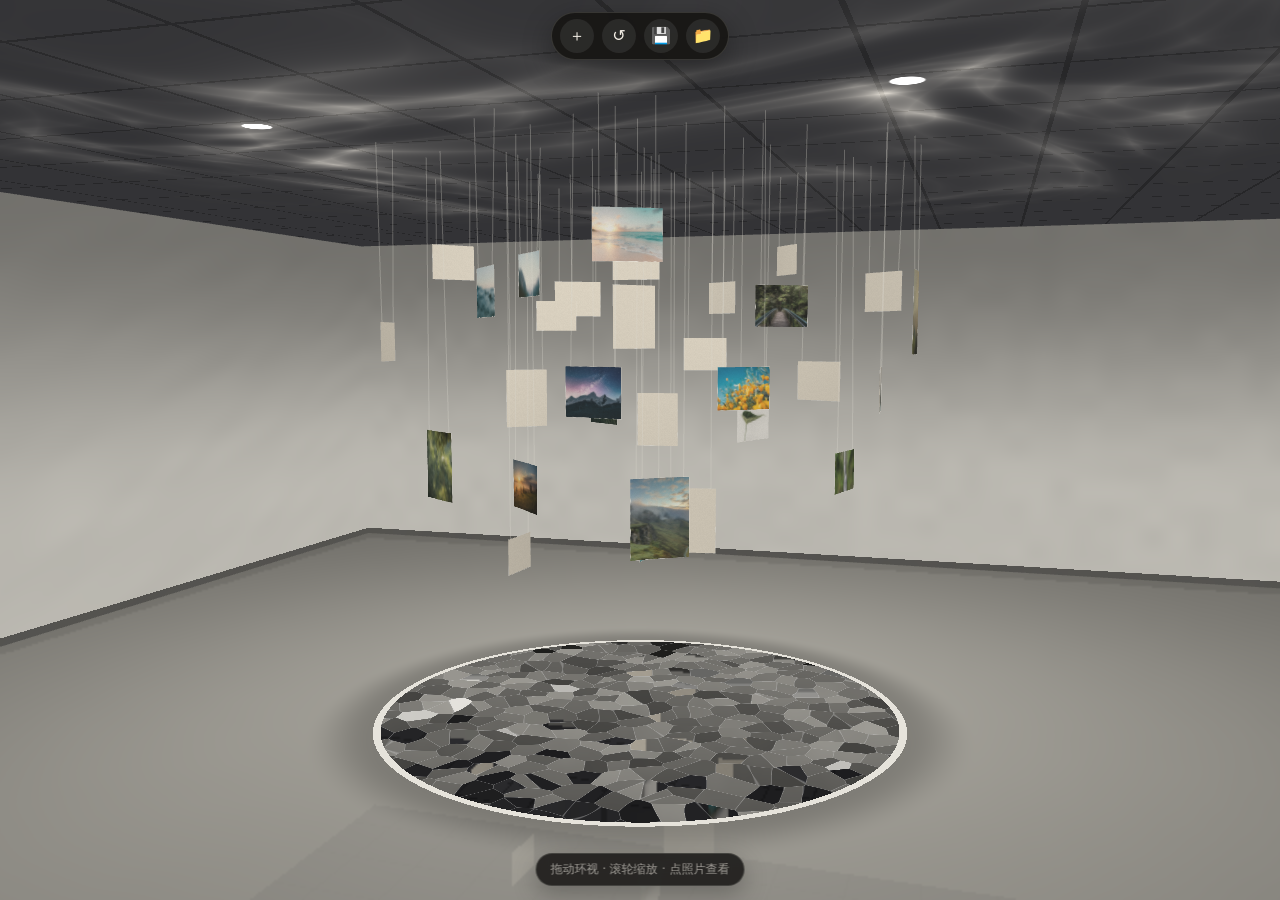
==== commit 2f97a501: "Ozz photos v117：示例照片也可删除（持久化 deleted 列表，materializePhotos 跳过、buildUserData 记录；deletePhoto 移除示例守卫、sel" ====
--- a/index.html
+++ b/index.html
@@ -7,7 +7,7 @@
   <meta name="description" content="照片印在棉纸上，悬成一片云，浮在破碎镜面之上；镜面把流动的光投到天花板。拖动环视，滚轮拉近，点照片飞入聚焦，方向键切换，Esc 退回。">
   <meta name="theme-color" content="#7c7a76">
   <link rel="icon" href="data:image/svg+xml,%3Csvg xmlns='http://www.w3.org/2000/svg' viewBox='0 0 32 32'%3E%3Crect x='4' y='5' width='14' height='11' fill='%23e9e5dc'/%3E%3Crect x='14' y='14' width='14' height='11' fill='%23cfc9bd'/%3E%3C/svg%3E">
-  <link rel="stylesheet" href="style.css?v=116">
+  <link rel="stylesheet" href="style.css?v=117">
 </head>
 <body>
   <canvas id="scene" tabindex="0" aria-label="一片悬在破碎镜面上方的纸照片云。拖动环视，滚轮或双指拉近；远距点照片飞入聚焦，已放大居中的照片再点一下翻面看背面；左右方向键切换，Esc 退回全景。"></canvas>
@@ -65,12 +65,16 @@
 
   <!-- 选中某张照片时的操作栏（v116）：符号按钮，悬停看 title。
        中间文字说明只对示例照片显示（自己添加的照片不占空间）；
-       ⟳替换 · 🗑删除（仅限自己添加的照片，出现时才显示） · ⇄翻面（触屏设备可见） -->
+       ⟳替换 · 垃圾桶图标删除（仅限自己添加的照片，出现时才显示） · ⇄翻面（触屏设备可见） -->
   <div id="caption" class="caption" hidden>
     <button id="prev" type="button" aria-label="上一张">‹</button>
     <p id="capText" role="status"><strong id="title"></strong><span id="credit"></span><a id="source" target="_blank" rel="noopener">来源 ↗</a></p>
     <button id="replace" type="button" title="替换此照片：用你自己的图换掉这张">⟳</button>
-    <button id="delBtn" type="button" title="删除这张照片（仅限你自己添加的照片，会再次确认，不可撤销）" hidden>🗑</button>
+    <button id="delBtn" type="button" title="删除这张照片（仅限你自己添加的照片，会再次确认，不可撤销）" hidden>
+      <svg viewBox="0 0 24 24" width="18" height="18" fill="none" stroke="currentColor" stroke-width="2" stroke-linecap="round" stroke-linejoin="round" aria-hidden="true">
+        <path d="M3 6h18"/><path d="M8 6V4a1 1 0 0 1 1-1h6a1 1 0 0 1 1 1v2"/><path d="M6 6l1 14a1 1 0 0 0 1 1h8a1 1 0 0 0 1-1l1-14"/><path d="M10 11v6M14 11v6"/>
+      </svg>
+    </button>
     <button id="editBtn" type="button" title="重新编辑这张（电脑双击照片；触屏双击或长按）">✎</button>
     <button id="flipBtn" type="button" title="翻转查看照片背面（已居中的照片，再点一下也能翻面）" hidden>⇄</button>
     <button id="next" type="button" aria-label="下一张">›</button>
@@ -243,6 +247,6 @@
   <!-- DIY 相纸底图选择器（只收 JPG / PNG，由「＋ 导入相纸」触发） -->
   <input id="edPaperFile" type="file" accept="image/jpeg,image/png,.jpg,.jpeg,.png" hidden>
 
-  <script type="module" src="main.js?v=116"></script>
+  <script type="module" src="main.js?v=117"></script>
 </body>
 </html>
--- a/style.css
+++ b/style.css
@@ -88,8 +88,10 @@
 .caption a { color: inherit; text-underline-offset: 3px; }
 .caption button { flex: none; width: 32px; height: 32px; border: 0; border-radius: 50%; background: none; color: var(--ink); font-size: 20px; line-height: 1; cursor: pointer; }
 .caption button:hover { background: #ffffff1a; }
-/* 🗑 删除：危险色悬停（只对用户自己添加的照片出现） */
+/* 删除：明确垃圾桶图标（SVG，跨平台一致，不会渲染成叉叉）+ 危险红，始终醒目，区别于右上角 × 退回全景 */
+.caption #delBtn { display: inline-flex; align-items: center; justify-content: center; color: #ff7a72; background: #ff5a5212; }
 .caption #delBtn:hover { background: #ff5a5233; color: #ff9a92; }
+.caption #delBtn svg { width: 18px; height: 18px; display: block; }
 /* 触屏兜底入口：dblclick 在触摸设备不可靠，「编辑」按钮只在触摸设备出现（桌面端隐藏） */
 #editBtn, #flipBtn { display: none; }
 @media (pointer: coarse) {
